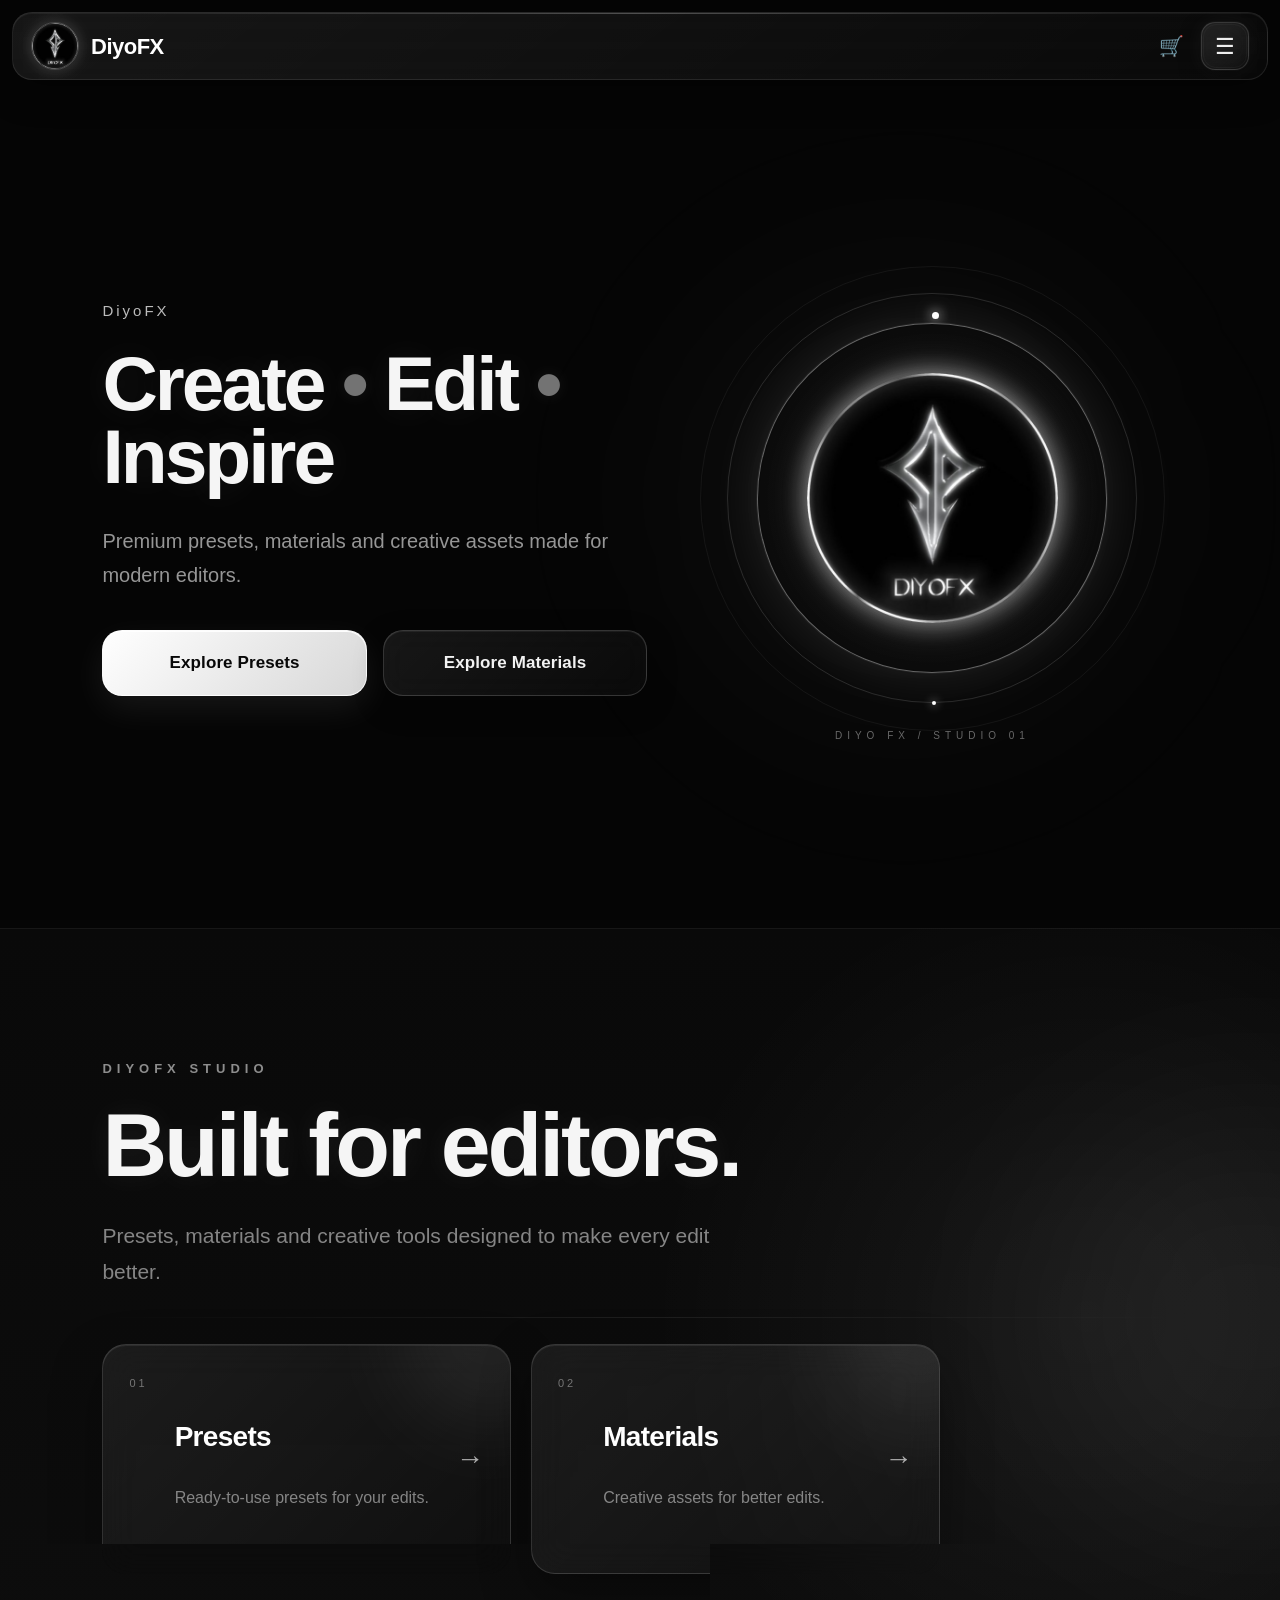
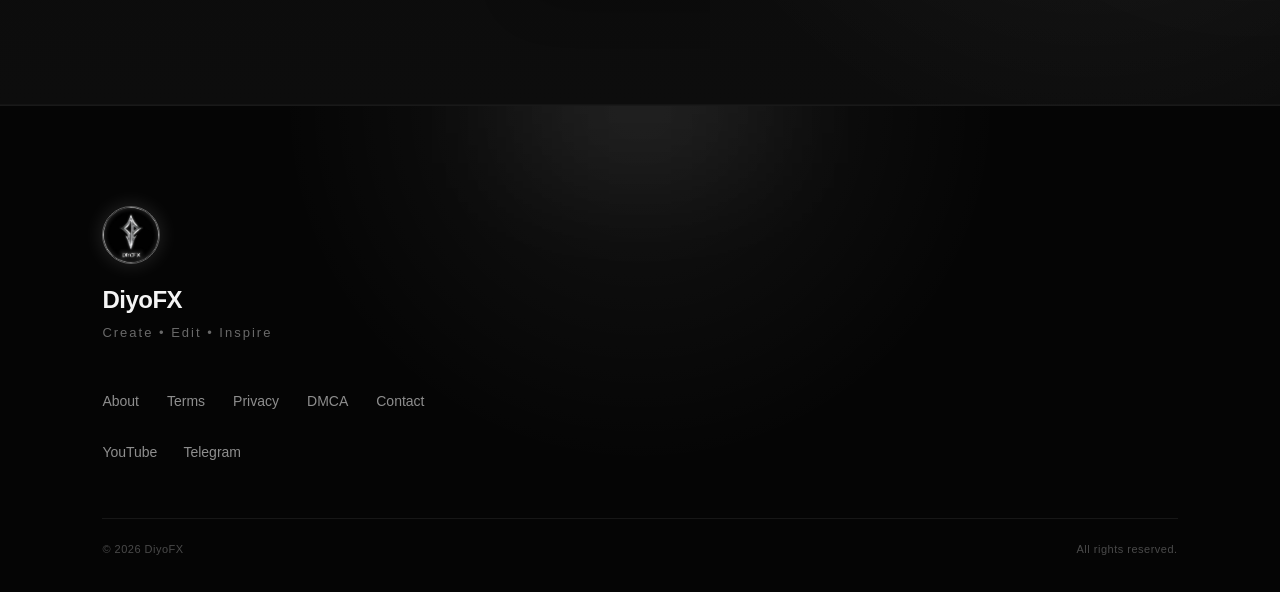
==== index.html @ f6d7a7ae "Update index.html" ====
<!DOCTYPE html>
<html lang="en">

<head>

    <meta charset="UTF-8">

    <meta name="viewport"
          content="width=device-width, initial-scale=1.0">

    <title>DiyoFX</title>

    <link rel="stylesheet" href="style.css">
<!-- Google tag (gtag.js) -->
<script async src="https://www.googletagmanager.com/gtag/js?id=G-Q6QJ0FJ2CD"></script>
<script>
  window.dataLayer = window.dataLayer || [];
  function gtag(){dataLayer.push(arguments);}
  gtag('js', new Date());

  gtag('config', 'G-Q6QJ0FJ2CD');
</script>
</head>


<body>

<!-- =========================
     DIYOFX LOADER
========================= -->

<div class="diyofx-loader" id="diyofx-loader">

    <div class="loader-ring loader-ring-outer"></div>

    <div class="loader-ring loader-ring-inner"></div>

    <div class="loader-center">

        <div class="loader-symbol">
            ◇
        </div>

        <div class="loader-brand">
            DIYO<span>FX</span>
        </div>

    </div>


    <div class="loader-bottom">

        <div class="loader-status">

            <span id="loader-status">
                INITIALIZING
            </span>

            <span id="loader-percent">
                0%
            </span>

        </div>


        <div class="loader-line">

            <div
                class="loader-progress"
                id="loader-progress"
            ></div>

        </div>


        <div class="loader-subtitle">
            EDIT SYSTEM / ONLINE
        </div>

    </div>

</div>

    <!-- =========================
         HEADER
    ========================== -->

    <header class="header">

        <!-- Logo / Brand -->

        <a href="index.html" class="brand">

            <img
                src="favicon.png"
                alt="DiyoFX Logo"
            >

            <span>DiyoFX</span>

        </a>


        <!-- Header Actions -->

        <div class="header-actions">

            <button
                class="cart-btn"
                aria-label="Cart"
            >
                🛒
            </button>


            <button
                class="menu-btn"
                aria-label="Menu"
            >
                ☰
            </button>

        </div>

    </header>
    <!-- =========================
     HERO
========================== -->

<section class="hero">

    <div class="hero-bg-glow"></div>

    <div class="hero-content">

        <span class="hero-brand">DiyoFX</span>

        <h1>
            Create <span>•</span> Edit <span>•</span> Inspire
        </h1>

        <p>
            Premium presets, materials and creative assets
            made for modern editors.
        </p>

        <div class="hero-actions">

    <a href="preset.html" class="primary-btn">
        Explore Presets
    </a>

    <a href="material.html" class="secondary-btn">
        Explore Materials
    </a>

</div>

    </div>


    <!-- HERO BRAND VISUAL -->

    <div class="hero-visual">

        <div class="hero-orbit"></div>

        <div class="hero-orbit hero-orbit-small"></div>

        <div class="hero-logo-glow"></div>

        <div class="hero-logo">

            <img src="favicon.png" alt="DiyoFX">

            <div class="logo-shine"></div>

        </div>

        <span class="hero-code">
            DIYO FX / STUDIO 01
        </span>

    </div>

</section>

<!-- =========================
     STUDIO
========================== -->

<section class="studio">

    <div class="studio-content">

        <span class="studio-label">
            DIYOFX STUDIO
        </span>

        <h2>
            Built for editors.
        </h2>

        <p>
            Presets, materials and creative tools
            designed to make every edit better.
        </p>
        <div class="studio-cards">

    <a href="preset.html" class="studio-card">

        <span class="card-number">01</span>

        <div class="card-info">
            <h3>Presets</h3>

            <p>
                Ready-to-use presets
                for your edits.
            </p>
        </div>

        <span class="card-arrow">→</span>

    </a>


    <a href="material.html" class="studio-card">

        <span class="card-number">02</span>

        <div class="card-info">
            <h3>Materials</h3>

            <p>
                Creative assets
                for better edits.
            </p>
        </div>

        <span class="card-arrow">→</span>

    </a>

</div>
    </div>

</section>
<!-- =========================
     FOOTER
========================== -->

<footer class="footer">

    <div class="footer-brand">

        <img
            src="favicon.png"
            alt="DiyoFX Logo"
        >

        <h3>DiyoFX</h3>

        <p>
            Create • Edit • Inspire
        </p>

    </div>


    <nav class="footer-links" aria-label="Footer">

        <a href="about.html">
            About
        </a>

        <a href="terms.html">
            Terms
        </a>

        <a href="privacy.html">
            Privacy
        </a>

        <a href="dmca.html">
            DMCA
        </a>

        <a href="contact.html">
            Contact
        </a>

    </nav>


    <div class="footer-socials">

        <a
            href="#"
            target="_blank"
            rel="noopener noreferrer"
            aria-label="YouTube"
        >
            YouTube
        </a>

        <a
            href="#"
            target="_blank"
            rel="noopener noreferrer"
            aria-label="Telegram"
        >
            Telegram
        </a>

    </div>


    <div class="footer-bottom">

        <span>
            © 2026 DiyoFX
        </span>

        <span>
            All rights reserved.
        </span>

    </div>

</footer>

<script src="loader.js"></script>
</body>

</html>
---- style.css ----
/* =========================================================
   DIYOFX — PREMIUM RESPONSIVE SYSTEM
   Black / Silver / White
========================================================= */


/* =========================================================
   RESET
========================================================= */

* {
    margin: 0;
    padding: 0;
    box-sizing: border-box;
}

html {
    scroll-behavior: smooth;
}

body {
    min-height: 100vh;

    font-family:
        Arial,
        Helvetica,
        sans-serif;

    background: #050505;
    color: #f5f5f5;

    line-height: 1.5;

    overflow-x: hidden;

    -webkit-font-smoothing: antialiased;
    -webkit-tap-highlight-color: transparent;
}

a {
    color: inherit;
    text-decoration: none;
}

button {
    font: inherit;
}

img {
    display: block;
    max-width: 100%;
}


/* =========================================================
   HEADER
========================================================= */

.header {
    position: sticky;
    top: 12px;
    z-index: 1000;

    width: calc(100% - 24px);
    height: 68px;

    margin: 0 12px;

    display: flex;
    align-items: center;
    justify-content: space-between;

    padding: 0 18px;

    background:
        linear-gradient(
            145deg,
            rgba(255,255,255,.075),
            rgba(255,255,255,.025)
        );

    border: 1px solid rgba(255,255,255,.09);
    border-radius: 20px;

    backdrop-filter: blur(22px);
    -webkit-backdrop-filter: blur(22px);

    box-shadow:
        0 10px 35px rgba(0,0,0,.35),
        inset 0 1px 0 rgba(255,255,255,.055);

    overflow: hidden;
}

.header::before {
    content: "";

    position: absolute;
    top: 0;
    left: 10%;
    right: 10%;

    height: 1px;

    background:
        linear-gradient(
            90deg,
            transparent,
            rgba(255,255,255,.22),
            transparent
        );

    pointer-events: none;
}


/* =========================================================
   BRAND
========================================================= */

.brand {
    position: relative;
    z-index: 2;

    display: flex;
    align-items: center;

    gap: 12px;

    color: #fff;

    font-size: 22px;
    font-weight: 700;

    letter-spacing: -0.5px;
}

.brand img {
    width: 48px;
    height: 48px;

    object-fit: cover;

    border-radius: 50%;

    border: 1px solid rgba(255,255,255,.22);

    box-shadow:
        0 0 14px rgba(255,255,255,.15),
        0 0 30px rgba(255,255,255,.06);

    transition:
        transform .35s ease,
        box-shadow .35s ease;
}

.brand:hover img {
    transform: scale(1.05);

    box-shadow:
        0 0 18px rgba(255,255,255,.28),
        0 0 35px rgba(255,255,255,.10);
}

/* =========================================================
   HEADER ACTIONS
========================================================= */

.header-actions {
    position: relative;
    z-index: 2;

    display: flex;
    align-items: center;

    gap: 8px;
}


/* =========================================================
   CART
========================================================= */

.cart-btn {
    width: 44px;
    height: 44px;

    display: flex;
    align-items: center;
    justify-content: center;

    border: 1px solid transparent;
    border-radius: 13px;

    background: transparent;

    color: #bfc0c2;

    cursor: pointer;

    font-size: 20px;

    transition:
        background .3s ease,
        border-color .3s ease,
        color .3s ease,
        transform .25s ease,
        box-shadow .3s ease;
}

.cart-btn:hover {
    color: #fff;

    background: rgba(255,255,255,.06);

    border-color: rgba(255,255,255,.12);

    box-shadow:
        0 0 20px rgba(255,255,255,.06);
}

.cart-btn:active {
    transform: scale(.92);
}


/* =========================================================
   MENU
========================================================= */

.menu-btn {
    position: relative;

    width: 48px;
    height: 48px;

    display: flex;
    align-items: center;
    justify-content: center;

    border: 1px solid rgba(255,255,255,.14);
    border-radius: 14px;

    background:
        linear-gradient(
            145deg,
            rgba(255,255,255,.085),
            rgba(255,255,255,.025)
        );

    color: #eeeeee;

    cursor: pointer;

    font-size: 22px;

    box-shadow:
        0 0 0 1px rgba(255,255,255,.025),
        0 7px 22px rgba(0,0,0,.35),
        0 0 22px rgba(255,255,255,.055);

    backdrop-filter: blur(12px);
    -webkit-backdrop-filter: blur(12px);

    transition:
        transform .3s ease,
        background .3s ease,
        border-color .3s ease,
        box-shadow .3s ease;
}

.menu-btn::before {
    content: "";

    position: absolute;
    inset: 1px;

    border-radius: 13px;

    border: 1px solid rgba(255,255,255,.035);

    pointer-events: none;
}

.menu-btn:hover {
    transform: translateY(-2px);

    border-color: rgba(255,255,255,.28);

    background:
        linear-gradient(
            145deg,
            rgba(255,255,255,.13),
            rgba(255,255,255,.045)
        );

    box-shadow:
        0 10px 28px rgba(0,0,0,.42),
        0 0 28px rgba(255,255,255,.12);
}

.menu-btn:active {
    transform: scale(.93);
}

/* =========================================================
   HERO
========================================================= */

.hero {
    position: relative;

    min-height: 860px;

    display: grid;

    grid-template-columns:
        minmax(0, 1fr)
        minmax(480px, .9fr);

    align-items: center;

    gap: 40px;

    padding:
        90px
        clamp(40px, 8vw, 120px);

    overflow: hidden;
}


/* =========================================================
   HERO BACKGROUND GLOW
========================================================= */

.hero-bg-glow {
    position: absolute;

    width: 620px;
    height: 620px;

    right: 5%;
    top: 50%;

    transform: translateY(-50%);

    border-radius: 50%;

    background:
        radial-gradient(
            circle,
            rgba(255,255,255,.075),
            rgba(255,255,255,.025) 40%,
            transparent 72%
        );

    filter: blur(90px);

    pointer-events: none;

    animation:
        heroGlow 7s ease-in-out infinite;
}

@keyframes heroGlow {

    0%,
    100% {
        transform:
            translateY(-50%)
            scale(1);

        opacity: .55;
    }

    50% {
        transform:
            translateY(-50%)
            scale(1.1);

        opacity: .85;
    }
}


/* =========================================================
   HERO CONTENT
========================================================= */

.hero-content {
    position: relative;

    z-index: 5;

    max-width: 650px;
}

.hero-brand {
    display: block;

    margin-bottom: 24px;

    color: #bcbcbc;

    font-size: 15px;
    font-weight: 500;

    letter-spacing: 3px;

    text-shadow:
        0 0 20px rgba(255,255,255,.12);
}


/* =========================================================
   HERO TITLE
========================================================= */

.hero h1 {
    margin: 0;

    color: #f5f5f5;

    font-size:
        clamp(
            58px,
            6vw,
            94px
        );

    font-weight: 700;

    line-height: .96;

    letter-spacing: -3px;

    text-shadow:
        0 0 35px rgba(255,255,255,.08);
}

.hero h1 span {
    color: #737373;

    text-shadow:
        0 0 18px rgba(255,255,255,.08);
}


/* =========================================================
   HERO DESCRIPTION
========================================================= */

.hero p {
    max-width: 600px;

    margin-top: 30px;

    color: #969696;

    font-size: 20px;

    line-height: 1.7;

    font-weight: 400;
}


/* =========================================================
   HERO BUTTONS
========================================================= */

.hero-actions {
    display: flex;

    gap: 16px;

    width: 100%;
    max-width: 650px;

    margin-top: 38px;
}

.hero-actions a {
    flex: 1;

    min-height: 66px;

    display: flex;
    align-items: center;
    justify-content: center;

    padding: 0 26px;

    border-radius: 20px;

    font-size: 17px;
    font-weight: 700;

    letter-spacing: .1px;

    transition:
        transform .3s ease,
        box-shadow .3s ease,
        background .3s ease,
        border-color .3s ease;
}

/* PRIMARY */

.primary-btn {
    color: #080808;

    background:
        linear-gradient(
            135deg,
            #ffffff,
            #d7d7d7
        );

    border: 1px solid rgba(255,255,255,.85);

    box-shadow:
        0 12px 35px rgba(255,255,255,.08),
        inset 0 1px 0 rgba(255,255,255,.95);
}

.primary-btn:hover {
    transform: translateY(-4px);

    box-shadow:
        0 18px 45px rgba(255,255,255,.15),
        0 0 30px rgba(255,255,255,.08);
}


/* SECONDARY */

.secondary-btn {
    color: #f2f2f2;

    background:
        linear-gradient(
            135deg,
            rgba(255,255,255,.075),
            rgba(255,255,255,.025)
        );

    border: 1px solid rgba(255,255,255,.16);

    backdrop-filter: blur(14px);
    -webkit-backdrop-filter: blur(14px);

    box-shadow:
        0 10px 30px rgba(0,0,0,.25),
        inset 0 1px 0 rgba(255,255,255,.06);
}

.secondary-btn:hover {
    transform: translateY(-4px);

    border-color:
        rgba(255,255,255,.32);

    background:
        linear-gradient(
            135deg,
            rgba(255,255,255,.11),
            rgba(255,255,255,.04)
        );

    box-shadow:
        0 15px 40px rgba(255,255,255,.07);
}

.hero-actions a:active {
    transform: scale(.98);
}


/* =========================================================
   HERO VISUAL
========================================================= */

.hero-visual {
    position: relative;

    min-height: 560px;

    display: flex;
    align-items: center;
    justify-content: center;

    z-index: 3;
}

/* =========================================================
   LOGO GLOW
========================================================= */

.hero-logo-glow {
    position: absolute;

    width: 360px;
    height: 360px;

    border-radius: 50%;

    background:
        radial-gradient(
            circle,
            rgba(255,255,255,.18),
            rgba(255,255,255,.04) 42%,
            transparent 70%
        );

    filter: blur(35px);

    animation:
        logoGlow 5s ease-in-out infinite;

    pointer-events: none;
}

@keyframes logoGlow {

    0%,
    100% {
        transform: scale(.96);
        opacity: .55;
    }

    50% {
        transform: scale(1.08);
        opacity: .85;
    }
}


/* =========================================================
   MAIN HERO LOGO
========================================================= */

.hero-logo {
    position: relative;

    width: 350px;
    height: 350px;

    display: flex;
    align-items: center;
    justify-content: center;

    border-radius: 50%;

    overflow: hidden;

    background:
        radial-gradient(
            circle,
            #151515 0%,
            #050505 68%
        );

    border:
        1px solid rgba(255,255,255,.38);

    box-shadow:
        0 0 0 1px rgba(255,255,255,.05),
        0 0 55px rgba(255,255,255,.10),
        inset 0 0 55px rgba(255,255,255,.035);

    animation:
        logoFloat 5s ease-in-out infinite;
}

.hero-logo img {
    width: 72%;
    height: 72%;

    object-fit: contain;

    filter:
        drop-shadow(0 0 12px rgba(255,255,255,.55))
        drop-shadow(0 0 35px rgba(255,255,255,.18));
}


/* =========================================================
   LOGO SHINE
========================================================= */

.logo-shine {
    position: absolute;

    top: -30%;
    left: -80%;

    width: 45%;
    height: 160%;

    background:
        linear-gradient(
            90deg,
            transparent,
            rgba(255,255,255,.3),
            transparent
        );

    transform: rotate(25deg);

    animation:
        logoShine 5s ease-in-out infinite;

    pointer-events: none;
}

@keyframes logoShine {

    0% {
        left: -80%;
    }

    45%,
    100% {
        left: 140%;
    }
}

/* =========================================================
   ORBIT RINGS
========================================================= */

.hero-orbit {
    position: absolute;

    width: 410px;
    height: 410px;

    border-radius: 50%;

    border:
        1px solid rgba(255,255,255,.13);

    animation:
        orbitRotate 18s linear infinite;
}

.hero-orbit::before {
    content: "";

    position: absolute;

    width: 7px;
    height: 7px;

    top: 18px;
    left: 50%;

    border-radius: 50%;

    background: #fff;

    box-shadow:
        0 0 12px #fff,
        0 0 25px rgba(255,255,255,.55);
}

.hero-orbit-small {
    width: 465px;
    height: 465px;

    border-color:
        rgba(255,255,255,.055);

    animation:
        orbitRotate 25s linear infinite reverse;
}

.hero-orbit-small::before {
    width: 4px;
    height: 4px;

    top: auto;
    bottom: 25px;

    box-shadow:
        0 0 10px #fff;
}

@keyframes orbitRotate {

    from {
        transform: rotate(0deg);
    }

    to {
        transform: rotate(360deg);
    }
}

@keyframes logoFloat {

    0%,
    100% {
        transform: translateY(0);
    }

    50% {
        transform: translateY(-10px);
    }
}


/* =========================================================
   HERO CODE
========================================================= */

.hero-code {
    position: absolute;

    bottom: 35px;

    color: #686868;

    font-size: 10px;
    font-weight: 500;

    letter-spacing: 5px;
}


/* =========================================================
   STUDIO
========================================================= */

.studio {
    position: relative;

    min-height: 600px;

    display: flex;
    align-items: center;

    padding:
        130px
        clamp(38px, 8vw, 120px);

    overflow: hidden;

    background:
        radial-gradient(
            circle at 85% 50%,
            rgba(255,255,255,.055),
            transparent 38%
        ),
        linear-gradient(
            180deg,
            #090909,
            #0d0d0d
        );

    border-top:
        1px solid rgba(255,255,255,.045);

    border-bottom:
        1px solid rgba(255,255,255,.045);
}

.studio::before {
    content: "";

    position: absolute;

    width: 420px;
    height: 420px;

    right: -180px;
    top: 50%;

    transform: translateY(-50%);

    border-radius: 50%;

    background:
        rgba(255,255,255,.055);

    filter: blur(110px);

    pointer-events: none;
}

.studio::after {
    content: "";

    position: absolute;

    left: 8%;
    right: 8%;

    top: 50%;

    height: 1px;

    background:
        linear-gradient(
            90deg,
            transparent,
            rgba(255,255,255,.08),
            transparent
        );

    pointer-events: none;
}

.studio-content {
    position: relative;

    z-index: 2;

    max-width: 900px;
}

.studio-label {
    display: block;

    margin-bottom: 22px;

    color: #8d8d8d;

    font-size: 13px;
    font-weight: 600;

    letter-spacing: 5px;

    text-transform: uppercase;
}

.studio-content h2 {
    color: #f5f5f5;

    font-size:
        clamp(
            48px,
            7vw,
            92px
        );

    font-weight: 700;

    line-height: 1;

    letter-spacing: -3px;

    text-shadow:
        0 0 30px rgba(255,255,255,.07);
}

.studio-content p {
    max-width: 650px;

    margin-top: 28px;

    color: #858585;

    font-size: 21px;

    line-height: 1.7;
}


/* =========================================================
   STUDIO CARDS
========================================================= */

.studio-cards {
    margin-top: 55px;

    display: grid;

    grid-template-columns:
        repeat(2, minmax(0, 1fr));

    gap: 20px;
}

.studio-card {
    position: relative;

    min-height: 230px;

    display: flex;
    align-items: center;

    gap: 22px;

    padding: 30px 26px;

    color: #fff;

    background:
        linear-gradient(
            135deg,
            rgba(255,255,255,.07),
            rgba(255,255,255,.015)
        );

    border:
        1px solid rgba(255,255,255,.14);

    border-radius: 24px;

    backdrop-filter: blur(18px);
    -webkit-backdrop-filter: blur(18px);

    box-shadow:
        inset 0 1px 0 rgba(255,255,255,.08),
        0 20px 50px rgba(0,0,0,.35);

    overflow: hidden;

    transition:
        transform .35s ease,
        border-color .35s ease,
        box-shadow .35s ease;
}

.studio-card::before {
    content: "";

    position: absolute;

    width: 180px;
    height: 180px;

    top: -100px;
    right: -70px;

    border-radius: 50%;

    background:
        rgba(255,255,255,.08);

    filter: blur(45px);

    pointer-events: none;
}

.card-number {
    align-self: flex-start;

    color:
        rgba(255,255,255,.4);

    font-size: 11px;

    letter-spacing: 3px;
}

.card-info {
    flex: 1;
}

.card-info h3 {
    margin-bottom: 7px;

    font-size: 28px;
    font-weight: 600;

    letter-spacing: -.7px;
}

.card-info p {
    color:
        rgba(255,255,255,.48);

    font-size: 16px;

    line-height: 1.5;
}

.card-arrow {
    color:
        rgba(255,255,255,.65);

    font-size: 28px;

    transition:
        transform .35s ease,
        color .35s ease;
}

.studio-card:hover {
    transform: translateY(-5px);

    border-color:
        rgba(255,255,255,.28);

    box-shadow:
        inset 0 1px 0 rgba(255,255,255,.12),
        0 25px 60px rgba(0,0,0,.5);
}

.studio-card:hover .card-arrow {
    transform: translateX(7px);

    color: #fff;
}


/* =========================================================
   FOOTER
========================================================= */

.footer {
    position: relative;

    margin-top: 0;

    padding:
        100px
        clamp(38px, 8vw, 120px)
        35px;

    border-top:
        1px solid rgba(255,255,255,.08);

    background:
        radial-gradient(
            circle at 50% 0%,
            rgba(255,255,255,.06),
            transparent 45%
        ),
        #050505;

    overflow: hidden;
}

.footer::before {
    content: "";

    position: absolute;

    top: -80px;
    left: 50%;

    width: 260px;
    height: 140px;

    transform: translateX(-50%);

    background:
        rgba(255,255,255,.08);

    filter: blur(70px);

    pointer-events: none;
}

.footer-brand {
    position: relative;

    z-index: 1;

    display: flex;
    flex-direction: column;
    align-items: flex-start;
}

.footer-brand img {
    width: 58px;
    height: 58px;

    object-fit: cover;

    border-radius: 50%;

    border:
        1px solid rgba(255,255,255,.35);

    box-shadow:
        0 0 20px rgba(255,255,255,.14);
}

.footer-brand h3 {
    margin: 18px 0 5px;

    font-size: 24px;
    font-weight: 600;

    letter-spacing: -.5px;
}

.footer-brand p {
    color:
        rgba(255,255,255,.4);

    font-size: 13px;

    letter-spacing: 2px;
}

.footer-links {
    position: relative;

    z-index: 1;

    display: flex;
    flex-wrap: wrap;

    gap: 14px 28px;

    margin-top: 48px;
}

.footer-links a,
.footer-socials a {
    color:
        rgba(255,255,255,.55);

    font-size: 14px;

    transition:
        color .3s ease,
        transform .3s ease;
}

.footer-links a:hover,
.footer-socials a:hover {
    color: #fff;
}

.footer-socials {
    position: relative;

    z-index: 1;

    display: flex;

    gap: 26px;

    margin-top: 30px;
}

.footer-bottom {
    position: relative;

    z-index: 1;

    display: flex;
    justify-content: space-between;

    gap: 20px;

    margin-top: 55px;

    padding-top: 22px;

    border-top:
        1px solid rgba(255,255,255,.07);

    color:
        rgba(255,255,255,.28);

    font-size: 11px;

    letter-spacing: .5px;
}

/* =========================================================
   MOBILE
========================================================= */

@media (max-width: 768px) {

    /* HEADER */

    .header {
        top: 10px;

        width: calc(100% - 20px);

        height: 64px;

        margin: 0 10px;

        padding: 0 14px;

        border-radius: 18px;
    }

    .brand {
        gap: 11px;

        font-size: 21px;
    }

    .brand img {
        width: 44px;
        height: 44px;
    }

    .cart-btn {
        width: 40px;
        height: 40px;

        font-size: 18px;
    }

    .menu-btn {
        width: 44px;
        height: 44px;

        font-size: 20px;
    }


    /* HERO */

    .hero {
        min-height: auto;

        display: flex;
        flex-direction: column;

        align-items: stretch;

        gap: 25px;

        padding:
            70px
            22px
            90px;
    }

    .hero-visual {
        order: 1;

        min-height: 330px;

        width: 100%;
    }

    .hero-content {
        order: 2;

        max-width: none;

        text-align: left;
    }

    .hero-logo {
        width: 220px;
        height: 220px;
    }

    .hero-logo-glow {
        width: 270px;
        height: 270px;
    }

    .hero-orbit {
        width: 255px;
        height: 255px;
    }

    .hero-orbit-small {
        width: 290px;
        height: 290px;
    }

    .hero-code {
        bottom: 3px;

        font-size: 8px;

        letter-spacing: 3px;
    }

    .hero-brand {
        margin-bottom: 20px;

        font-size: 15px;
    }

    .hero h1 {
        font-size:
            clamp(
                43px,
                12vw,
                62px
            );

        letter-spacing: -2px;
    }

    .hero p {
        margin-top: 26px;

        font-size: 17px;

        line-height: 1.6;
    }

    .hero-actions {
        flex-direction: column;

        width: 100%;

        max-width: none;

        margin-top: 34px;

        gap: 14px;
    }

    .hero-actions a {
        width: 100%;

        min-height: 64px;

        border-radius: 20px;

        font-size: 17px;
    }


    /* STUDIO */

    .studio {
        min-height: auto;

        padding:
            90px
            38px
            100px;
    }

    .studio-label {
        margin-bottom: 20px;

        font-size: 11px;

        letter-spacing: 4px;
    }

    .studio-content h2 {
        font-size: 48px;

        letter-spacing: -2px;
    }

    .studio-content p {
        margin-top: 24px;

        font-size: 16px;

        line-height: 1.65;
    }

    .studio::after {
        left: 38px;
        right: 38px;
    }


    /* STUDIO CARDS */

    .studio-cards {
        margin-top: 45px;

        grid-template-columns: 1fr;

        gap: 16px;
    }

    .studio-card {
        min-height: 220px;

        padding: 26px 22px;

        border-radius: 22px;
    }

    .card-info h3 {
        font-size: 25px;
    }

    .card-info p {
        font-size: 15px;
    }


    /* FOOTER */

    .footer {
        padding:
            80px
            38px
            30px;
    }

    .footer-links {
        gap: 14px 24px;
    }

    .footer-bottom {
        flex-direction: column;

        gap: 8px;

        margin-top: 45px;
    }
}


/* =========================================================
   SMALL PHONES
========================================================= */

@media (max-width: 480px) {

    .hero {
        padding-left: 20px;
        padding-right: 20px;
    }

    .hero-visual {
        min-height: 285px;
    }

    .hero-logo {
        width: 205px;
        height: 205px;
    }

    .hero-logo-glow {
        width: 250px;
        height: 250px;
    }

    .hero-orbit {
        width: 240px;
        height: 240px;
    }

    .hero-orbit-small {
        width: 275px;
        height: 275px;
    }

    .hero h1 {
        font-size: 42px;
    }

    .studio {
        padding-left: 28px;
        padding-right: 28px;
    }

    .studio-content h2 {
        font-size: 43px;
    }

    .footer {
        padding-left: 28px;
        padding-right: 28px;
    }
}


/* =========================================================
   REDUCE MOTION
========================================================= */

@media (prefers-reduced-motion: reduce) {

    *,
    *::before,
    *::after {
        animation-duration: .01ms !important;
        animation-iteration-count: 1 !important;

        scroll-behavior: auto !important;

        transition-duration: .01ms !important;
    }
}
/* =========================
   PRESETS PAGE
========================= */

.presets-page {
    width: min(1180px, calc(100% - 40px));
    margin: 0 auto;
    padding: 110px 0 120px;
}

.presets-header {
    max-width: 700px;
    margin-bottom: 55px;
}

.presets-label {
    display: block;
    margin-bottom: 16px;

    color: #8f8f8f;
    font-size: 12px;
    font-weight: 600;
    letter-spacing: 6px;
}

.presets-header h1 {
    margin: 0;

    color: #f5f5f5;
    font-size: clamp(48px, 7vw, 82px);
    line-height: .95;
    letter-spacing: -3px;
}

.presets-header p {
    margin: 24px 0 0;

    color: #858585;
    font-size: 18px;
    line-height: 1.7;
}


/* =========================
   PRESET GRID
========================= */

.preset-grid {
    display: grid;
    grid-template-columns: repeat(2, minmax(0, 1fr));
    gap: 28px;
}


/* =========================
   PRESET CARD
========================= */

.preset-card {
    position: relative;
    display: block;

    overflow: hidden;

    text-decoration: none;

    background:
        radial-gradient(
            circle at 75% 20%,
            rgba(145, 145, 145, .12),
            transparent 42%
        ),
        linear-gradient(
            145deg,
            rgba(255,255,255,.065),
            rgba(255,255,255,.018)
        );

    border: 1px solid rgba(255,255,255,.10);
    border-radius: 28px;

    box-shadow:
        inset 0 1px 0 rgba(255,255,255,.06),
        0 20px 70px rgba(0,0,0,.35);

    transition:
        transform .35s ease,
        border-color .35s ease,
        box-shadow .35s ease;
}


/* subtle glow */

.preset-card::after {
    content: "";
    position: absolute;
    inset: auto -20% -45% -20%;

    height: 220px;

    background: radial-gradient(
        ellipse,
        rgba(255,255,255,.10),
        transparent 65%
    );

    pointer-events: none;
}


/* =========================
   THUMBNAIL
========================= */

.preset-thumbnail {
    position: relative;

    width: 100%;
    aspect-ratio: 16 / 9;

    overflow: hidden;

    background: #090909;
}

.preset-thumbnail::after {
    content: "";

    position: absolute;
    inset: 0;

    background:
        linear-gradient(
            to top,
            rgba(0,0,0,.55),
            transparent 55%
        );

    pointer-events: none;
}

.preset-thumbnail img {
    width: 100%;
    height: 100%;

    display: block;

    object-fit: cover;

    transition:
        transform .6s cubic-bezier(.2,.7,.2,1),
        filter .6s ease;
}


/* =========================
   CARD INFO
========================= */

.preset-card-info {
    position: relative;
    z-index: 2;

    padding: 28px 30px 32px;
}

.preset-card-info > span {
    display: block;

    margin-bottom: 12px;

    color: #777;

    font-size: 11px;
    font-weight: 600;
    letter-spacing: 4px;
}

.preset-card-info h2 {
    margin: 0;

    color: #f4f4f4;

    font-size: clamp(25px, 3vw, 34px);
    line-height: 1.05;
    letter-spacing: -1px;
}

.preset-card-info p {
    margin: 14px 0 22px;

    max-width: 420px;

    color: #888;

    font-size: 15px;
    line-height: 1.6;
}

.preset-card-info strong {
    display: inline-flex;
    align-items: center;
    gap: 10px;

    color: #e8e8e8;

    font-size: 14px;
    font-weight: 600;

    transition:
        gap .3s ease,
        color .3s ease;
}


/* =========================
   HOVER
========================= */

.preset-card:hover {
    transform: translateY(-7px);

    border-color: rgba(255,255,255,.22);

    box-shadow:
        inset 0 1px 0 rgba(255,255,255,.09),
        0 28px 90px rgba(0,0,0,.55),
        0 0 45px rgba(255,255,255,.035);
}

.preset-card:hover .preset-thumbnail img {
    transform: scale(1.045);

    filter: brightness(1.08);
}

.preset-card:hover .preset-card-info strong {
    gap: 16px;
    color: #fff;
}


/* =========================
   MOBILE
========================= */

@media (max-width: 700px) {

    .presets-page {
        width: min(100% - 32px, 560px);

        padding: 95px 0 90px;
    }

    .presets-header {
        margin-bottom: 35px;
    }

    .presets-label {
        font-size: 10px;
        letter-spacing: 4px;
    }

    .presets-header h1 {
        font-size: 52px;
        letter-spacing: -2px;
    }

    .presets-header p {
        font-size: 16px;
        line-height: 1.55;
    }

    .preset-grid {
        grid-template-columns: 1fr;
        gap: 20px;
    }

    .preset-card {
        border-radius: 24px;
    }

    .preset-card-info {
        padding: 23px 22px 26px;
    }

    .preset-card-info h2 {
        font-size: 27px;
    }

    .preset-card-info p {
        font-size: 14px;
    }

}


/* =========================
   TOUCH DEVICES
========================= */

@media (hover: none) {

    .preset-card:active {
        transform: scale(.985);

        border-color: rgba(255,255,255,.20);
    }

    .preset-card:active .preset-thumbnail img {
        transform: scale(1.025);
    }

}

/* =========================
   CARD DETAIL PAGE
========================= */

.card-page {
    width: min(900px, calc(100% - 40px));
    margin: 0 auto;
    padding: 90px 0 120px;
}


/* BACK */

.card-back {
    display: inline-flex;
    align-items: center;
    gap: 10px;

    margin-bottom: 28px;

    color: #888;
    text-decoration: none;

    font-size: 14px;
    font-weight: 500;

    transition: color .25s ease, gap .25s ease;
}

.card-back:hover {
    color: #fff;
    gap: 14px;
}


/* PREVIEW */

.card-preview {
    position: relative;

    width: 100%;
    aspect-ratio: 16 / 9;

    overflow: hidden;

    background: #090909;

    border: 1px solid rgba(255,255,255,.10);
    border-radius: 30px;

    box-shadow:
        0 25px 80px rgba(0,0,0,.45),
        0 0 60px rgba(255,255,255,.025);
}

.card-preview::after {
    content: "";

    position: absolute;
    inset: 0;

    background:
        linear-gradient(
            180deg,
            transparent 50%,
            rgba(0,0,0,.45)
        );

    pointer-events: none;
}

.card-preview img {
    width: 100%;
    height: 100%;

    display: block;

    object-fit: cover;
}


/* INFO */

.card-info {
    padding: 38px 5px 30px;
}

.card-label {
    display: block;

    margin-bottom: 14px;

    color: #777;

    font-size: 11px;
    font-weight: 600;
    letter-spacing: 5px;
}

.card-info h1 {
    margin: 0;

    color: #f5f5f5;

    font-size: clamp(40px, 7vw, 72px);
    line-height: .95;

    letter-spacing: -3px;
}

.card-description {
    max-width: 620px;

    margin: 22px 0 0;

    color: #888;

    font-size: 17px;
    line-height: 1.7;
}


/* ACTIONS */

.card-actions {
    display: flex;
    flex-direction: column;
    gap: 12px;

    margin-top: 15px;
}

.detail-btn {
    position: relative;

    display: flex;
    align-items: center;
    gap: 16px;

    width: 100%;
    min-height: 68px;

    padding: 0 22px;

    color: #ededed;
    text-decoration: none;

    background:
        linear-gradient(
            135deg,
            rgba(255,255,255,.065),
            rgba(255,255,255,.018)
        );

    border: 1px solid rgba(255,255,255,.10);
    border-radius: 18px;

    font-size: 15px;
    font-weight: 600;

    box-shadow:
        inset 0 1px 0 rgba(255,255,255,.05);

    cursor: pointer;

    transition:
        transform .25s ease,
        border-color .25s ease,
        background .25s ease,
        box-shadow .25s ease;
}

.detail-btn:hover {
    transform: translateY(-2px);

    border-color: rgba(255,255,255,.22);

    background:
        linear-gradient(
            135deg,
            rgba(255,255,255,.09),
            rgba(255,255,255,.025)
        );

    box-shadow:
        0 12px 35px rgba(0,0,0,.3),
        0 0 30px rgba(255,255,255,.025);
}

.detail-icon {
    display: grid;
    place-items: center;

    width: 38px;
    height: 38px;

    flex-shrink: 0;

    color: #ddd;

    background: rgba(255,255,255,.055);

    border: 1px solid rgba(255,255,255,.08);
    border-radius: 11px;

    font-size: 13px;
}


/* MATERIALS */

.card-materials {
    position: relative;

    margin-top: 85px;
    padding-top: 42px;
}

.materials-line {
    width: 100%;
    height: 1px;

    margin-bottom: 42px;

    background:
        linear-gradient(
            90deg,
            transparent,
            rgba(255,255,255,.13),
            transparent
        );
}

.materials-label {
    display: block;

    margin-bottom: 13px;

    color: #777;

    font-size: 10px;
    font-weight: 600;
    letter-spacing: 4px;
}

.card-materials h2 {
    margin: 0;

    color: #f3f3f3;

    font-size: clamp(30px, 5vw, 48px);
    letter-spacing: -1.5px;
}

.card-materials p {
    max-width: 560px;

    margin: 15px 0 25px;

    color: #858585;

    font-size: 15px;
    line-height: 1.65;
}

.materials-btn {
    display: inline-flex;
    align-items: center;
    justify-content: center;

    min-height: 52px;

    padding: 0 22px;

    color: #111;

    background: #f0f0f0;

    border: 1px solid rgba(255,255,255,.5);
    border-radius: 14px;

    text-decoration: none;

    font-size: 14px;
    font-weight: 700;

    box-shadow:
        0 10px 35px rgba(255,255,255,.07);

    transition:
        transform .25s ease,
        box-shadow .25s ease;
}

.materials-btn:hover {
    transform: translateY(-3px);

    box-shadow:
        0 15px 45px rgba(255,255,255,.13);
}


/* =========================
   QR MODAL
========================= */

.qr-modal {
    position: fixed;

    inset: 0;

    z-index: 999;

    display: flex;
    align-items: center;
    justify-content: center;

    padding: 20px;

    background: rgba(0,0,0,.72);

    backdrop-filter: blur(16px);

    opacity: 0;
    visibility: hidden;

    transition:
        opacity .25s ease,
        visibility .25s ease;
}

.qr-modal.active {
    opacity: 1;
    visibility: visible;
}

.qr-modal-content {
    position: relative;

    width: min(390px, 100%);

    padding: 38px 30px;

    text-align: center;

    background:
        linear-gradient(
            145deg,
            rgba(255,255,255,.09),
            rgba(255,255,255,.025)
        );

    border: 1px solid rgba(255,255,255,.13);
    border-radius: 26px;

    box-shadow:
        0 30px 100px rgba(0,0,0,.65);
}

.qr-close {
    position: absolute;

    top: 15px;
    right: 17px;

    width: 36px;
    height: 36px;

    border: 0;
    border-radius: 50%;

    color: #aaa;

    background: rgba(255,255,255,.06);

    font-size: 22px;

    cursor: pointer;
}

.qr-label {
    display: block;

    margin-bottom: 10px;

    color: #777;

    font-size: 10px;
    font-weight: 600;
    letter-spacing: 4px;
}

.qr-modal-content h2 {
    margin: 0 0 25px;

    color: #f2f2f2;

    font-size: 27px;
}

.qr-placeholder {
    display: grid;
    place-items: center;

    width: 210px;
    height: 210px;

    margin: 0 auto 20px;

    color: #111;

    background: #f4f4f4;

    border-radius: 18px;

    font-size: 28px;
    font-weight: 800;
}

.qr-modal-content p {
    margin: 0;

    color: #777;

    font-size: 13px;
}


/* =========================
   MOBILE
========================= */

@media (max-width: 700px) {

    .card-page {
        width: min(100% - 28px, 560px);

        padding: 75px 0 85px;
    }

    .card-preview {
        border-radius: 22px;
    }

    .card-info {
        padding-top: 30px;
    }

    .card-info h1 {
        font-size: 45px;
        letter-spacing: -2px;
    }

    .card-description {
        font-size: 15px;
    }

    .detail-btn {
        min-height: 62px;

        border-radius: 16px;
    }

    .card-materials {
        margin-top: 65px;
    }

    .materials-btn {
        width: 100%;
    }

}

/* =========================
   MATERIALS PAGE
========================= */

.materials-page {
    width: min(1180px, calc(100% - 40px));
    margin: 0 auto;
    padding: 110px 0 120px;
}

.materials-header {
    max-width: 700px;
    margin-bottom: 55px;
}

.materials-label {
    display: block;
    margin-bottom: 16px;

    color: #8a8a8a;
    font-size: 12px;
    font-weight: 600;
    letter-spacing: 6px;
}

.materials-header h1 {
    margin: 0;

    color: #f5f5f5;
    font-size: clamp(48px, 7vw, 82px);
    line-height: .95;
    letter-spacing: -3px;
}

.materials-header p {
    margin: 24px 0 0;

    color: #858585;
    font-size: 18px;
    line-height: 1.7;
}


/* =========================
   MATERIALS GRID
========================= */

.materials-grid {
    display: grid;
    grid-template-columns: repeat(2, minmax(0, 1fr));
    gap: 28px;
}


/* =========================
   MATERIAL CARD
========================= */

.material-card {
    position: relative;

    display: block;

    overflow: hidden;

    text-decoration: none;

    background:
        radial-gradient(
            circle at 75% 20%,
            rgba(160,160,160,.12),
            transparent 42%
        ),
        linear-gradient(
            145deg,
            rgba(255,255,255,.065),
            rgba(255,255,255,.018)
        );

    border: 1px solid rgba(255,255,255,.10);
    border-radius: 28px;

    box-shadow:
        inset 0 1px 0 rgba(255,255,255,.06),
        0 20px 70px rgba(0,0,0,.35);

    transition:
        transform .35s ease,
        border-color .35s ease,
        box-shadow .35s ease;
}

.material-card::after {
    content: "";

    position: absolute;

    left: -20%;
    right: -20%;
    bottom: -45%;

    height: 220px;

    background: radial-gradient(
        ellipse,
        rgba(255,255,255,.10),
        transparent 65%
    );

    pointer-events: none;
}


/* =========================
   THUMBNAIL
========================= */

.material-thumbnail {
    position: relative;

    width: 100%;
    aspect-ratio: 16 / 9;

    overflow: hidden;

    background: #090909;
}

.material-thumbnail::after {
    content: "";

    position: absolute;
    inset: 0;

    background:
        linear-gradient(
            to top,
            rgba(0,0,0,.55),
            transparent 55%
        );

    pointer-events: none;
}

.material-thumbnail img {
    display: block;

    width: 100%;
    height: 100%;

    object-fit: cover;

    transition:
        transform .6s cubic-bezier(.2,.7,.2,1),
        filter .6s ease;
}


/* =========================
   CARD INFO
========================= */

.material-card-info {
    position: relative;
    z-index: 2;

    padding: 28px 30px 32px;
}

.material-card-info > span {
    display: block;

    margin-bottom: 12px;

    color: #777;

    font-size: 11px;
    font-weight: 600;
    letter-spacing: 4px;
}

.material-card-info h2 {
    margin: 0;

    color: #f4f4f4;

    font-size: clamp(25px, 3vw, 34px);
    line-height: 1.05;
    letter-spacing: -1px;
}

.material-card-info p {
    margin: 14px 0 22px;

    color: #888;

    font-size: 14px;
    line-height: 1.6;
}

.material-card-info strong {
    display: inline-flex;
    align-items: center;
    gap: 10px;

    color: #e8e8e8;

    font-size: 14px;
    font-weight: 600;

    transition:
        gap .3s ease,
        color .3s ease;
}


/* =========================
   HOVER
========================= */

.material-card:hover {
    transform: translateY(-7px);

    border-color: rgba(255,255,255,.22);

    box-shadow:
        inset 0 1px 0 rgba(255,255,255,.09),
        0 28px 90px rgba(0,0,0,.55),
        0 0 45px rgba(255,255,255,.035);
}

.material-card:hover .material-thumbnail img {
    transform: scale(1.045);

    filter: brightness(1.08);
}

.material-card:hover .material-card-info strong {
    gap: 16px;
    color: #fff;
}


/* =========================
   MOBILE
========================= */

@media (max-width: 700px) {

    .materials-page {
        width: min(100% - 32px, 560px);

        padding: 95px 0 90px;
    }

    .materials-header {
        margin-bottom: 35px;
    }

    .materials-label {
        font-size: 10px;
        letter-spacing: 4px;
    }

    .materials-header h1 {
        font-size: 52px;
        letter-spacing: -2px;
    }

    .materials-header p {
        font-size: 16px;
        line-height: 1.55;
    }

    .materials-grid {
        grid-template-columns: 1fr;
        gap: 20px;
    }

    .material-card {
        border-radius: 24px;
    }

    .material-card-info {
        padding: 23px 22px 26px;
    }

    .material-card-info h2 {
        font-size: 27px;
    }

}


/* =========================
   TOUCH
========================= */

@media (hover: none) {

    .material-card:active {
        transform: scale(.985);

        border-color: rgba(255,255,255,.20);
    }

    .material-card:active .material-thumbnail img {
        transform: scale(1.025);
    }

}
/* =========================================================
   LEGAL / ABOUT PAGES
========================================================= */

.legal-page {
    position: relative;
    min-height: 70vh;
    padding: 150px clamp(38px, 8vw, 120px) 120px;

    overflow: hidden;

    background:
        radial-gradient(
            circle at 80% 15%,
            rgba(255,255,255,.055),
            transparent 35%
        );
}


/* HERO */

.legal-hero {
    position: relative;
    z-index: 2;

    max-width: 850px;

    margin-bottom: 90px;
}

.legal-label {
    display: block;

    margin-bottom: 24px;

    color: #858585;

    font-size: 12px;
    font-weight: 600;

    letter-spacing: 5px;

    text-transform: uppercase;
}

.legal-hero h1 {
    margin: 0;

    color: #f5f5f5;

    font-size:
        clamp(
            52px,
            8vw,
            100px
        );

    font-weight: 700;

    line-height: .95;

    letter-spacing: -4px;

    text-shadow:
        0 0 35px rgba(255,255,255,.07);
}

.legal-hero h1 span {
    color: #737373;
}

.legal-hero p {
    max-width: 650px;

    margin-top: 30px;

    color: #858585;

    font-size: 20px;

    line-height: 1.7;
}


/* CONTENT */

.legal-content {
    position: relative;
    z-index: 2;

    max-width: 1000px;
}


/* BLOCK */

.legal-block {
    display: grid;

    grid-template-columns:
        80px
        minmax(0, 1fr);

    gap: 25px;

    padding: 45px 0;

    border-top:
        1px solid rgba(255,255,255,.08);
}

.legal-block:last-of-type {
    border-bottom:
        1px solid rgba(255,255,255,.08);
}

.legal-number {
    padding-top: 5px;

    color:
        rgba(255,255,255,.3);

    font-size: 11px;
    font-weight: 600;

    letter-spacing: 3px;
}

.legal-block h2 {
    margin: 0;

    color: #eeeeee;

    font-size: 28px;
    font-weight: 600;

    letter-spacing: -.7px;
}

.legal-block p {
    max-width: 700px;

    margin-top: 12px;

    color:
        rgba(255,255,255,.48);

    font-size: 16px;

    line-height: 1.7;
}


/* FINAL NOTE */

.legal-note {
    margin-top: 70px;

    padding: 35px;

    background:
        linear-gradient(
            135deg,
            rgba(255,255,255,.07),
            rgba(255,255,255,.018)
        );

    border:
        1px solid rgba(255,255,255,.12);

    border-radius: 22px;

    box-shadow:
        inset 0 1px 0 rgba(255,255,255,.06),
        0 20px 50px rgba(0,0,0,.3);

    backdrop-filter: blur(16px);
    -webkit-backdrop-filter: blur(16px);
}

.legal-note strong {
    display: block;

    color: #f5f5f5;

    font-size: 20px;
    font-weight: 600;
}

.legal-note p {
    margin-top: 6px;

    color:
        rgba(255,255,255,.4);

    font-size: 14px;
}


/* MOBILE */

@media (max-width: 768px) {

    .legal-page {
        padding:
            110px
            22px
            90px;
    }

    .legal-hero {
        margin-bottom: 60px;
    }

    .legal-label {
        margin-bottom: 20px;

        font-size: 10px;

        letter-spacing: 4px;
    }

    .legal-hero h1 {
        font-size:
            clamp(
                48px,
                14vw,
                65px
            );

        letter-spacing: -2.5px;
    }

    .legal-hero p {
        margin-top: 24px;

        font-size: 17px;

        line-height: 1.6;
    }

    .legal-block {
        grid-template-columns: 1fr;

        gap: 12px;

        padding: 35px 0;
    }

    .legal-number {
        padding: 0;

        font-size: 10px;
    }

    .legal-block h2 {
        font-size: 24px;
    }

    .legal-block p {
        font-size: 15px;

        line-height: 1.65;
    }

    .legal-note {
        margin-top: 50px;

        padding: 28px 24px;
    }

}
/* =========================================================
   CONTACT
========================================================= */

.contact-email,
.contact-link {
    display: inline-block;

    margin-top: 18px;

    color: #d8d8d8;

    font-size: 14px;
    font-weight: 600;

    transition:
        color .3s ease,
        transform .3s ease;
}

.contact-email:hover,
.contact-link:hover {
    color: #fff;

    transform: translateX(5px);
}
.detail-btn.disabled {
    opacity: 0.45;
    cursor: not-allowed;
    pointer-events: none;
}

.detail-btn.premium {
    cursor: pointer;
}
/* =========================================================
   DIYOFX — BLACK / WHITE / SILVER LOADER
========================================================= */

.diyofx-loader {

    position: fixed;

    inset: 0;

    z-index: 99999;

    display: flex;

    align-items: center;

    justify-content: center;

    overflow: hidden;

    background:
        radial-gradient(
            circle at center,
            #171717 0%,
            #090909 45%,
            #000000 100%
        );

    color: #ffffff;

    transition:
        opacity .8s ease,
        visibility .8s ease;

}


/* HIDDEN */

.diyofx-loader.hidden {

    opacity: 0;

    visibility: hidden;

    pointer-events: none;

}


/* =========================================================
   SUBTLE BACKGROUND
========================================================= */

.diyofx-loader::before {

    content: "";

    position: absolute;

    inset: 0;

    background:
        linear-gradient(
            90deg,
            transparent 49.8%,
            rgba(255,255,255,.025) 50%,
            transparent 50.2%
        );

    pointer-events: none;

}


.diyofx-loader::after {

    content: "";

    position: absolute;

    inset: 0;

    opacity: .035;

    background:
        repeating-linear-gradient(
            0deg,
            #fff 0px,
            #fff 1px,
            transparent 1px,
            transparent 5px
        );

    pointer-events: none;

}


/* =========================================================
   CENTER
========================================================= */

.loader-center {

    position: relative;

    z-index: 3;

    text-align: center;

}


/* =========================================================
   OUTER RING
========================================================= */

.loader-ring {

    position: absolute;

    left: 50%;

    top: 50%;

    border-radius: 50%;

    pointer-events: none;

    transform:
        translate(-50%, -50%);

}


.loader-ring-outer {

    width: 180px;

    height: 180px;

    border:

        1px solid
        rgba(255,255,255,.13);

    border-top-color:
        rgba(255,255,255,.8);

    animation:
        loaderRotate 4s
        linear infinite;

}


.loader-ring-inner {

    width: 125px;

    height: 125px;

    border:

        1px solid
        rgba(255,255,255,.08);

    border-bottom-color:
        rgba(255,255,255,.6);

    animation:
        loaderRotateReverse 3s
        linear infinite;

}


/* =========================================================
   SYMBOL
========================================================= */

.loader-symbol {

    font-size: 30px;

    line-height: 1;

    color: #ffffff;

    text-shadow:
        0 0 15px
        rgba(255,255,255,.25);

    animation:
        loaderSymbol 2s
        ease-in-out infinite;

}


/* =========================================================
   BRAND
========================================================= */

.loader-brand {

    margin-top: 15px;

    font-size: 25px;

    font-weight: 800;

    letter-spacing: 6px;

    color: #ffffff;

}


.loader-brand span {

    color: #a7a7a7;

}


/* =========================================================
   BOTTOM INFO
========================================================= */

.loader-bottom {

    position: absolute;

    z-index: 4;

    left: 50%;

    bottom: 70px;

    width: min(360px, 72%);

    transform:
        translateX(-50%);

}


/* STATUS */

.loader-status {

    display: flex;

    align-items: center;

    justify-content: space-between;

    margin-bottom: 9px;

    font-size: 9px;

    font-weight: 700;

    letter-spacing: 3px;

    color: #9b9b9b;

}


/* LINE */

.loader-line {

    width: 100%;

    height: 1px;

    overflow: hidden;

    background:
        rgba(255,255,255,.12);

}


/* PROGRESS */

.loader-progress {

    width: 0%;

    height: 100%;

    background:
        linear-gradient(
            90deg,
            #555,
            #fff,
            #777
        );

    box-shadow:
        0 0 8px
        rgba(255,255,255,.35);

    transition:
        width .15s linear;

}


/* SUBTITLE */

.loader-subtitle {

    margin-top: 12px;

    font-size: 8px;

    letter-spacing: 4px;

    text-align: center;

    color: #555;

}


/* =========================================================
   ANIMATIONS
========================================================= */

@keyframes loaderRotate {

    from {
        transform:
            translate(-50%, -50%)
            rotate(0deg);
    }

    to {
        transform:
            translate(-50%, -50%)
            rotate(360deg);
    }

}


@keyframes loaderRotateReverse {

    from {
        transform:
            translate(-50%, -50%)
            rotate(360deg);
    }

    to {
        transform:
            translate(-50%, -50%)
            rotate(0deg);
    }

}


@keyframes loaderSymbol {

    0%,
    100% {

        transform:
            scale(1)
            rotate(0deg);

        opacity: .75;

    }

    50% {

        transform:
            scale(1.12)
            rotate(45deg);

        opacity: 1;

    }

}
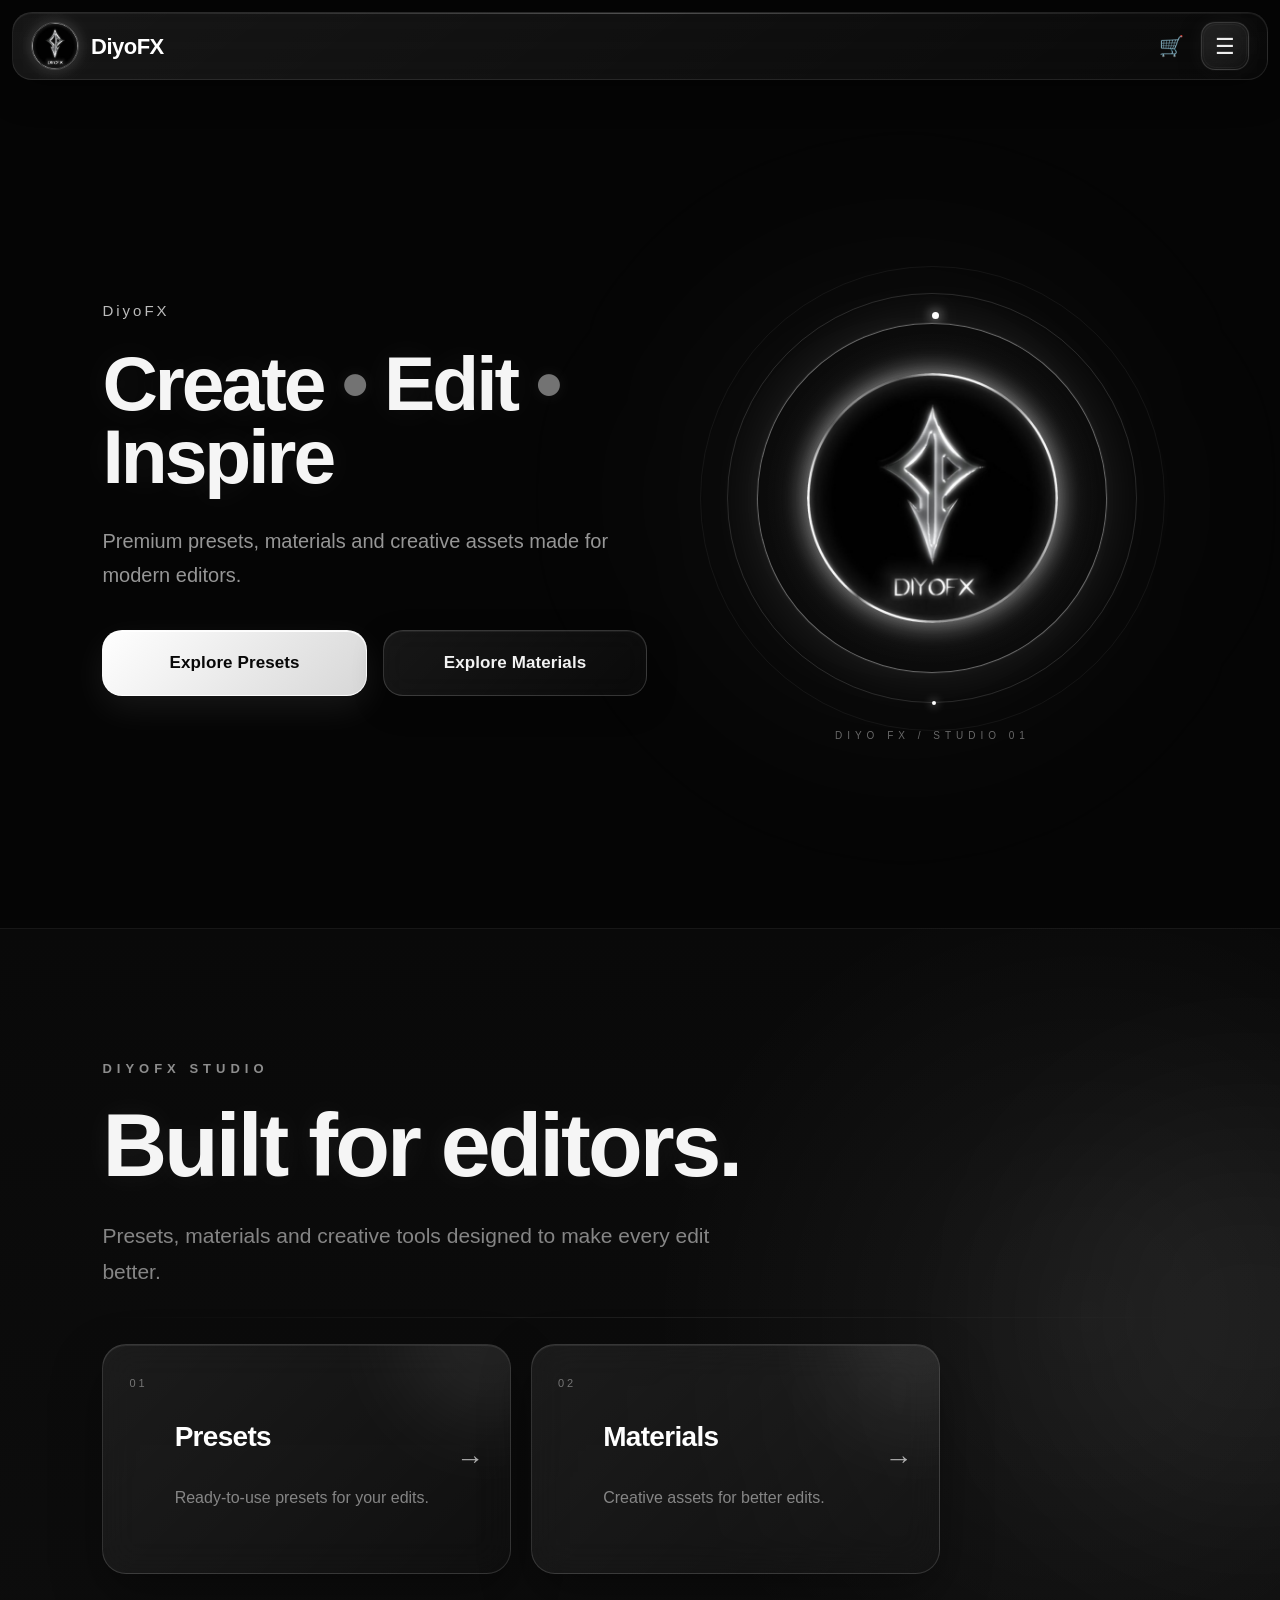
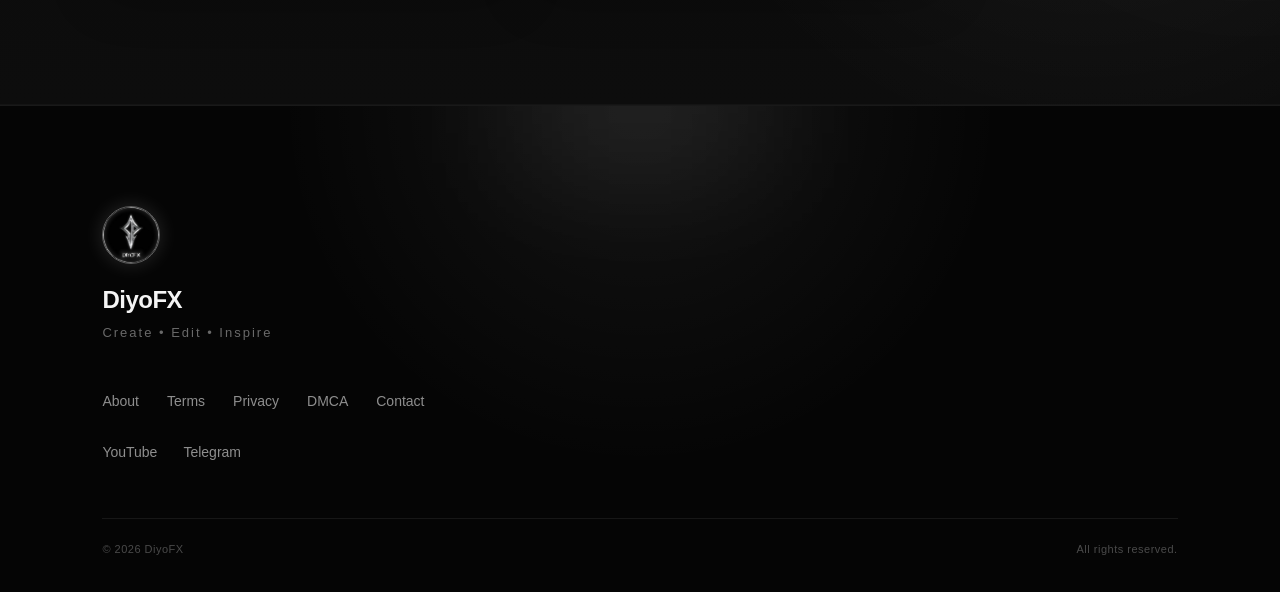
==== commit 94ea8244: "Update index.html" ====
--- a/index.html
+++ b/index.html
@@ -12,13 +12,13 @@
 
     <link rel="stylesheet" href="style.css">
 <!-- Google tag (gtag.js) -->
-<script async src="https://www.googletagmanager.com/gtag/js?id=G-Q6QJ0FJ2CD"></script>
+<script async src="https://www.googletagmanager.com/gtag/js?id=G-VDRK1R10MX"></script>
 <script>
   window.dataLayer = window.dataLayer || [];
   function gtag(){dataLayer.push(arguments);}
   gtag('js', new Date());
 
-  gtag('config', 'G-Q6QJ0FJ2CD');
+  gtag('config', 'G-VDRK1R10MX');
 </script>
 </head>
 
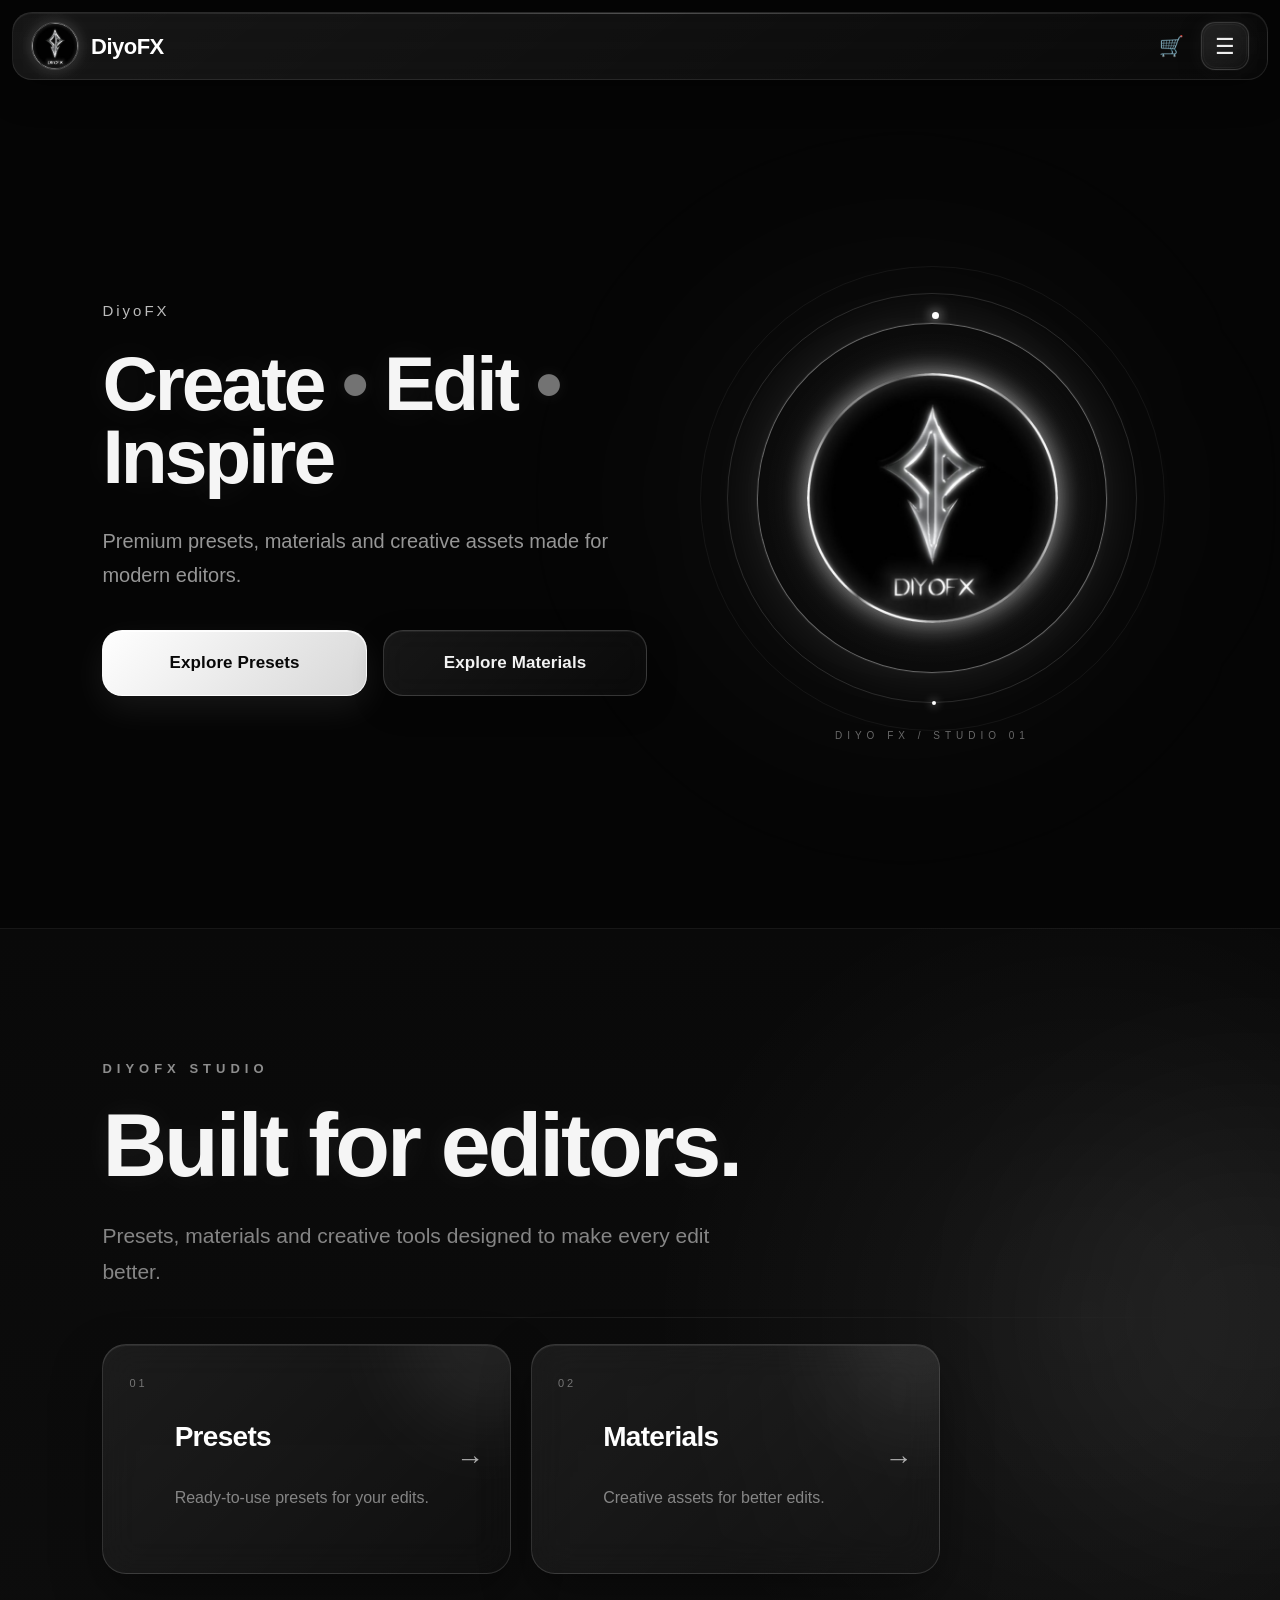
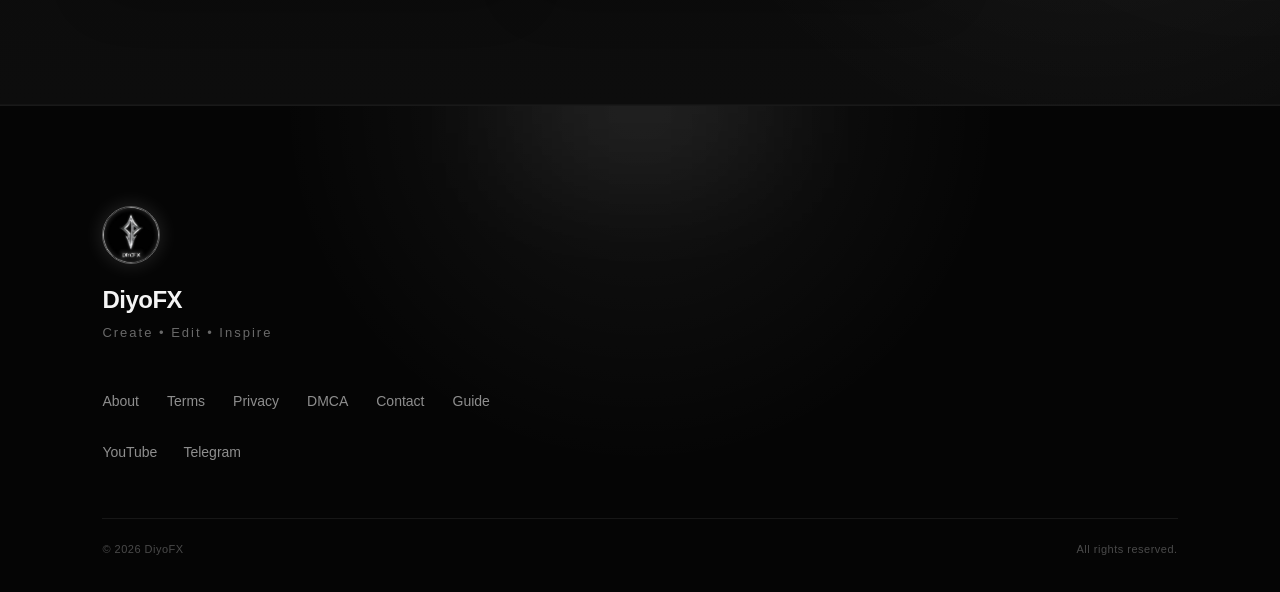
==== commit ddb03791: "Update index.html" ====
--- a/index.html
+++ b/index.html
@@ -289,6 +289,9 @@
         <a href="contact.html">
             Contact
         </a>
+        <a href="guide.html">
+    Guide
+        </a>
 
     </nav>
 
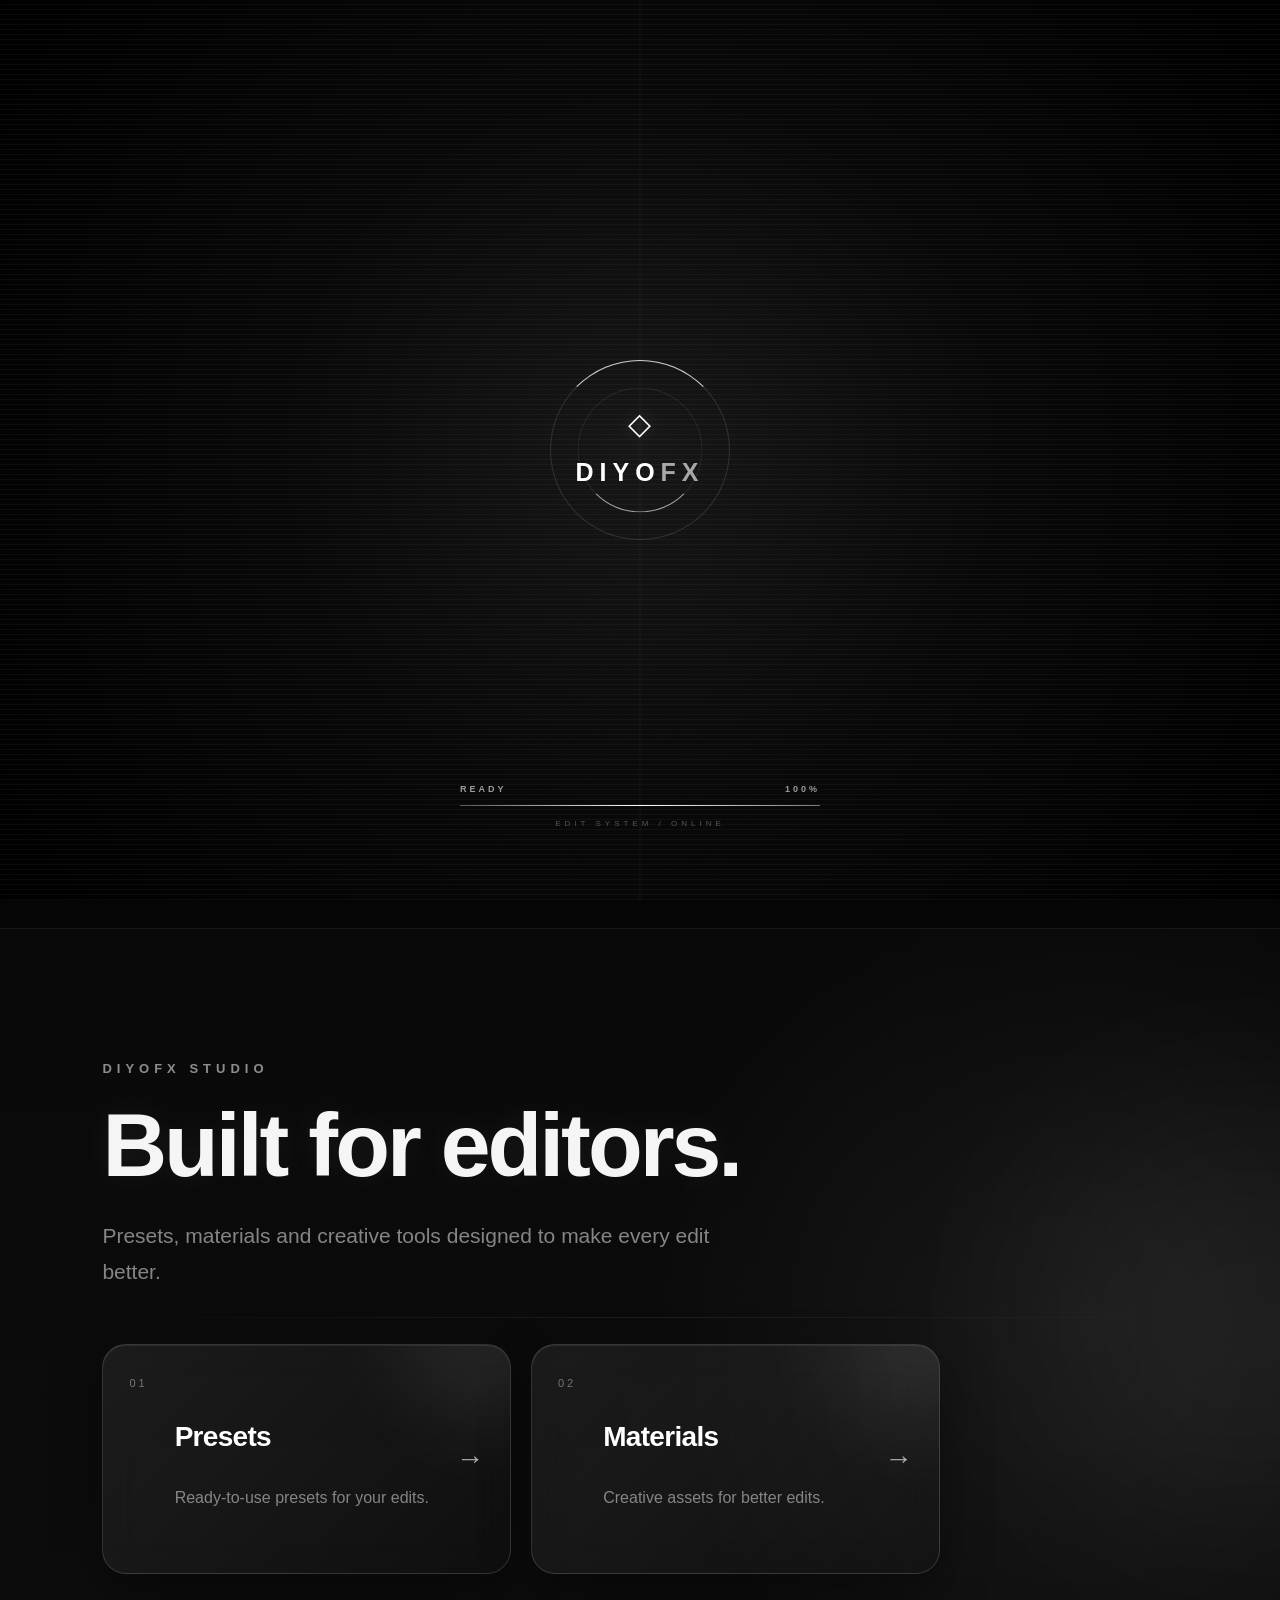
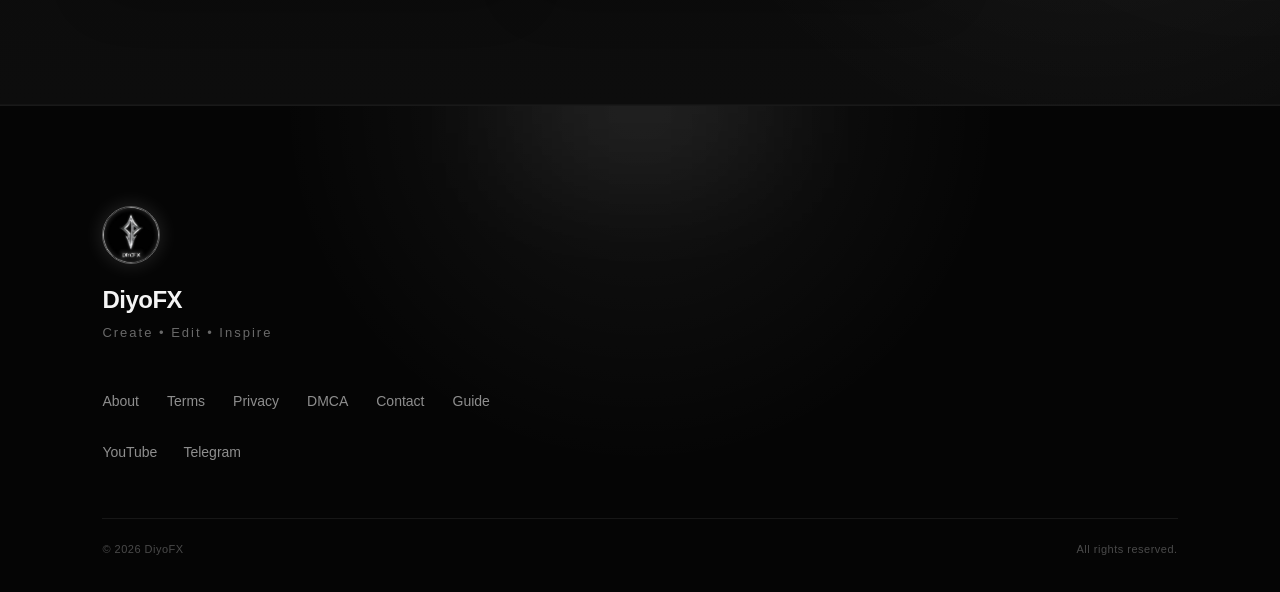
==== commit 5ce82186: "Update index.html" ====
--- a/index.html
+++ b/index.html
@@ -7,6 +7,10 @@
 
     <meta name="viewport"
           content="width=device-width, initial-scale=1.0">
+    <meta
+    name="description"
+    content="DiyoFX — free and premium Alight Motion presets, XML files and editing materials for creative video editors."
+>
 
     <title>DiyoFX</title>
 
@@ -299,7 +303,7 @@
     <div class="footer-socials">
 
         <a
-            href="#"
+            href="@darkaura31"
             target="_blank"
             rel="noopener noreferrer"
             aria-label="YouTube"
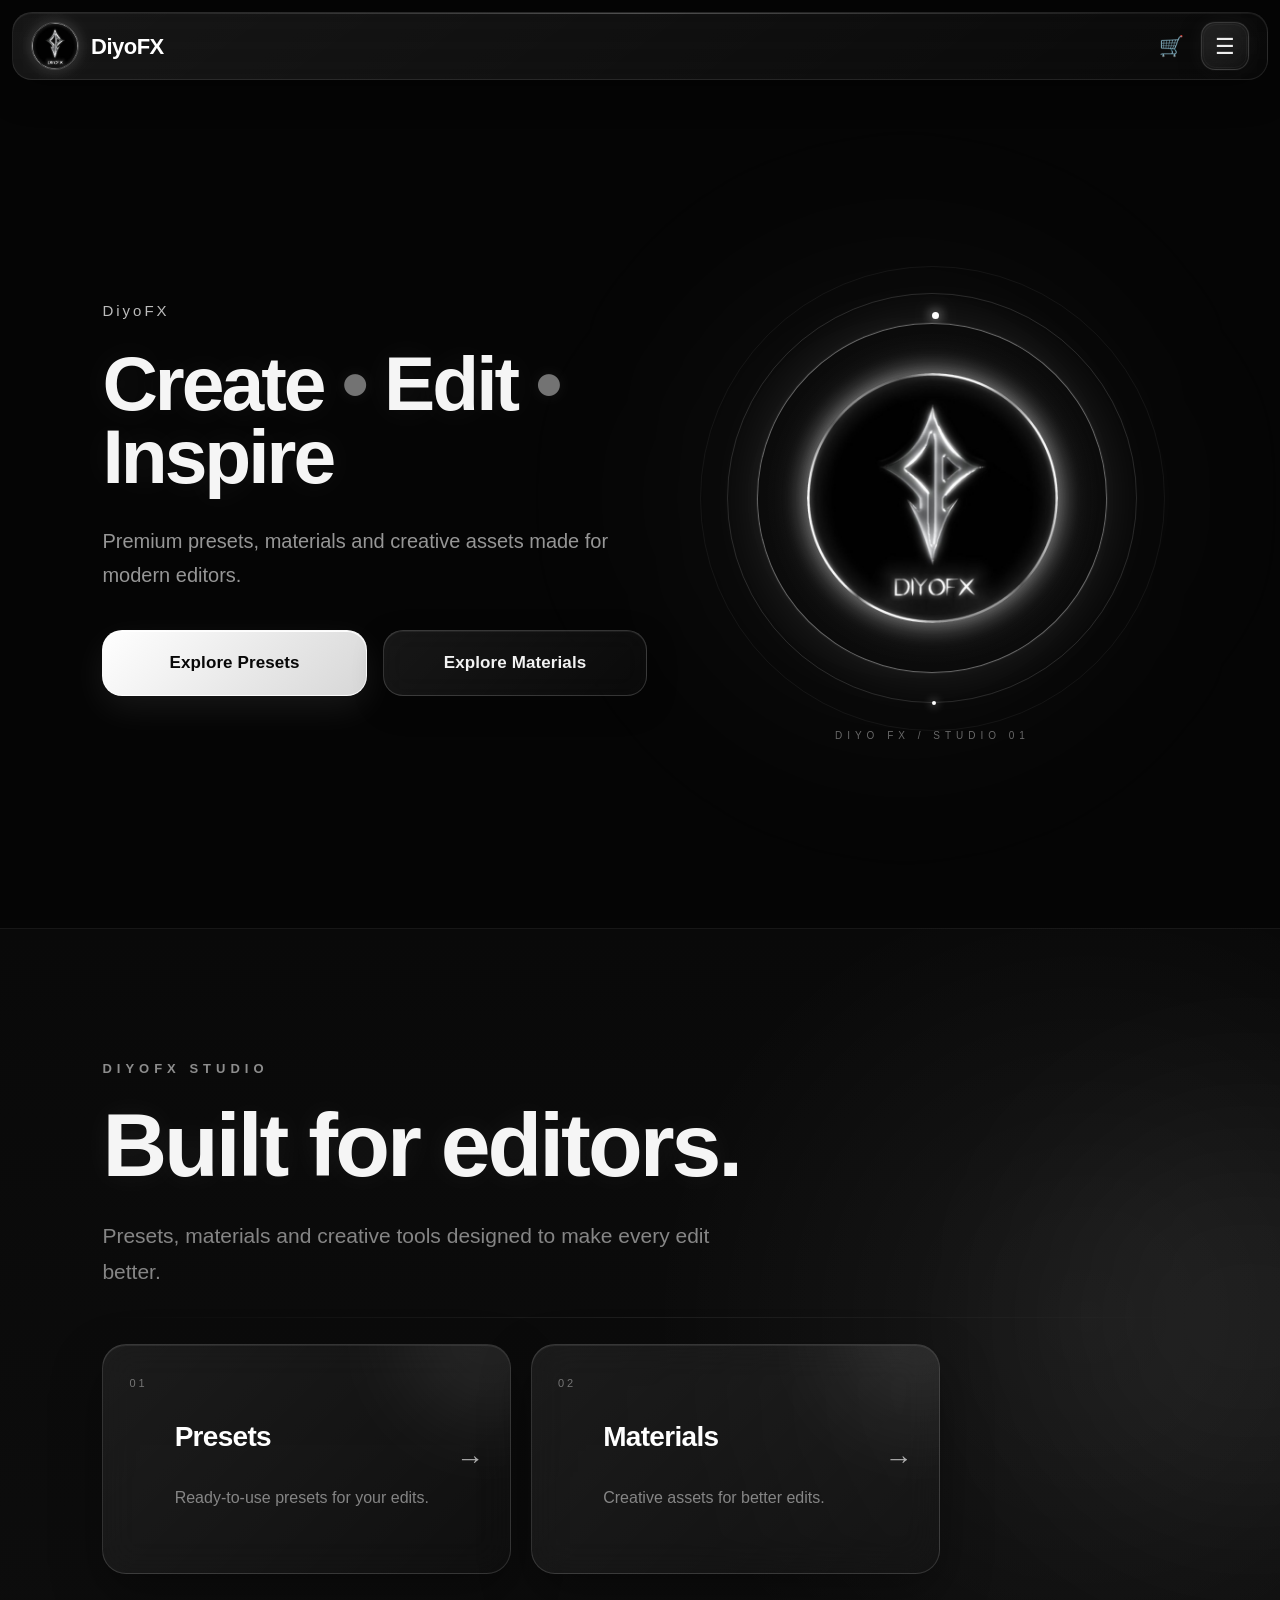
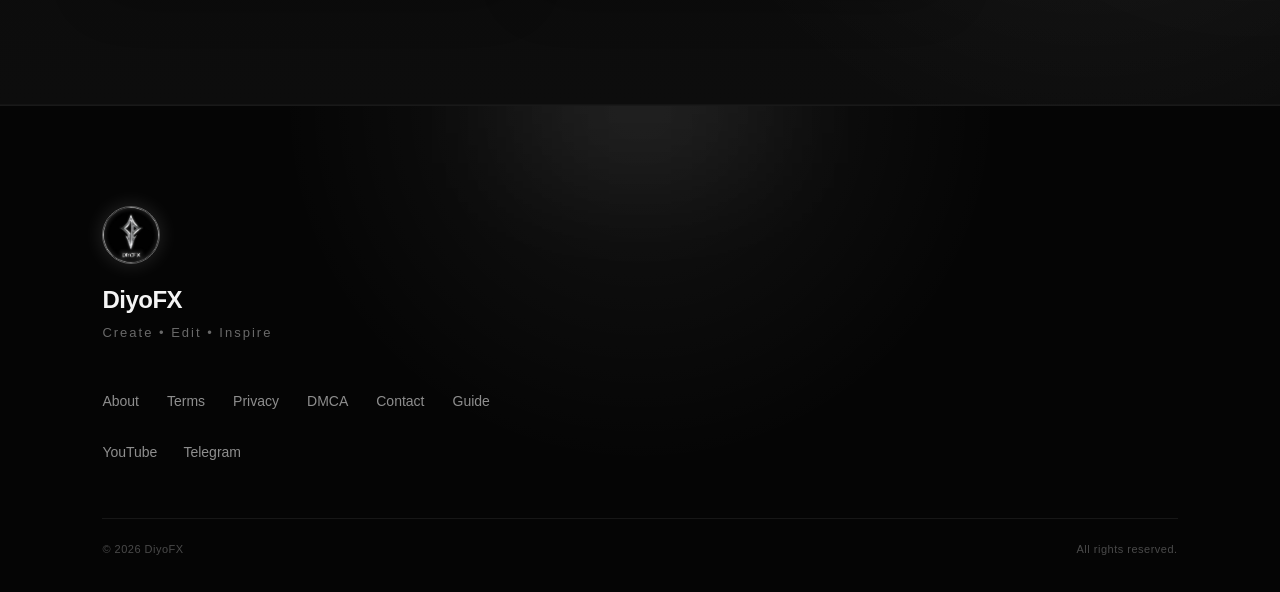
==== commit 78426905: "Update index.html" ====
--- a/index.html
+++ b/index.html
@@ -24,6 +24,8 @@
 
   gtag('config', 'G-VDRK1R10MX');
 </script>
+    <script async src="https://pagead2.googlesyndication.com/pagead/js/adsbygoogle.js?client=ca-pub-3647815870114894"
+     crossorigin="anonymous"></script>
 </head>
 
 
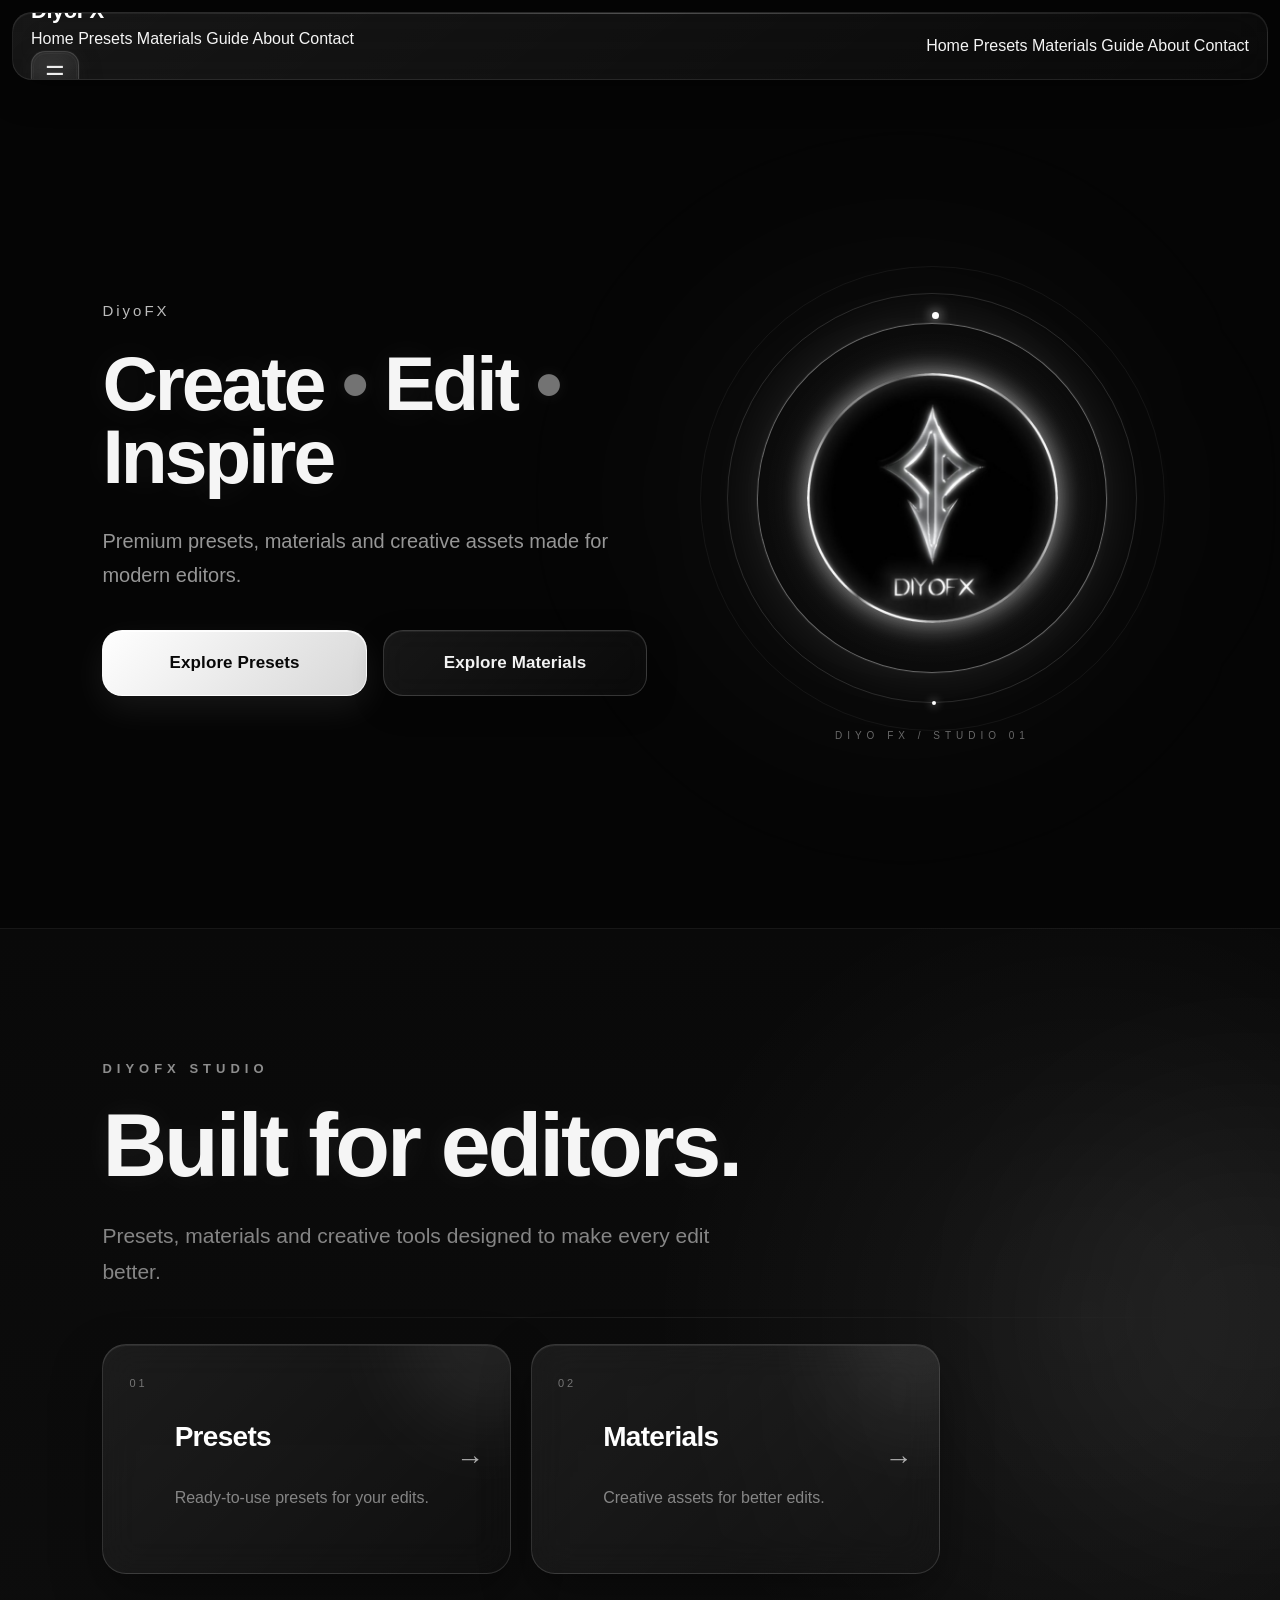
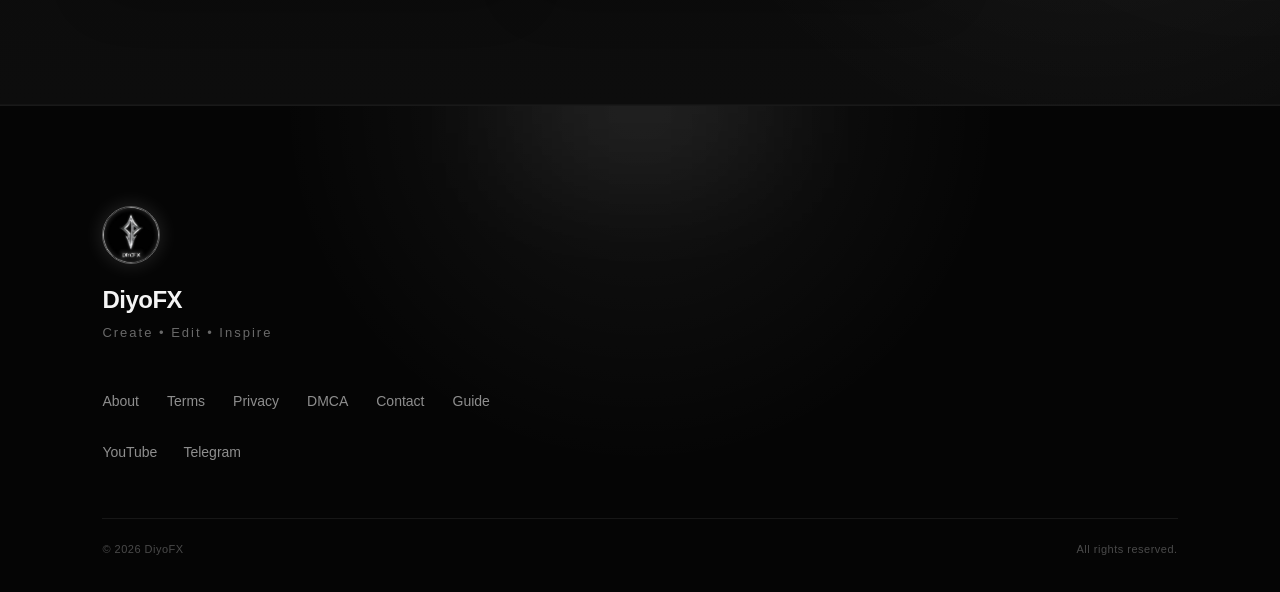
==== commit e5951cfe: "Update index.html" ====
--- a/index.html
+++ b/index.html
@@ -92,42 +92,43 @@
     ========================== -->
 
     <header class="header">
-
-        <!-- Logo / Brand -->
-
-        <a href="index.html" class="brand">
-
-            <img
-                src="favicon.png"
-                alt="DiyoFX Logo"
-            >
-
-            <span>DiyoFX</span>
-
-        </a>
-
-
-        <!-- Header Actions -->
-
-        <div class="header-actions">
-
-            <button
-                class="cart-btn"
-                aria-label="Cart"
-            >
-                🛒
-            </button>
-
-
-            <button
-                class="menu-btn"
-                aria-label="Menu"
-            >
-                ☰
-            </button>
-
-        </div>
-
+  <div class="header-inner">
+
+    <a href="index.html" class="brand">DiyoFX</a>
+
+    <!-- Desktop navigation -->
+    <nav class="desktop-nav" aria-label="Main navigation">
+      <a href="index.html">Home</a>
+      <a href="preset.html">Presets</a>
+      <a href="material.html">Materials</a>
+      <a href="guide.html">Guide</a>
+      <a href="about.html">About</a>
+      <a href="contact.html">Contact</a>
+    </nav>
+
+    <!-- Mobile menu button -->
+    <button
+      class="menu-btn"
+      id="menuBtn"
+      type="button"
+      aria-label="Open navigation"
+      aria-expanded="false"
+      aria-controls="mobileNav"
+    >
+      ☰
+    </button>
+
+  </div>
+
+  <!-- Mobile navigation -->
+  <nav class="mobile-nav" id="mobileNav" aria-label="Mobile navigation">
+    <a href="index.html">Home</a>
+    <a href="preset.html">Presets</a>
+    <a href="material.html">Materials</a>
+    <a href="guide.html">Guide</a>
+    <a href="about.html">About</a>
+    <a href="contact.html">Contact</a>
+  </nav>
     </header>
     <!-- =========================
      HERO
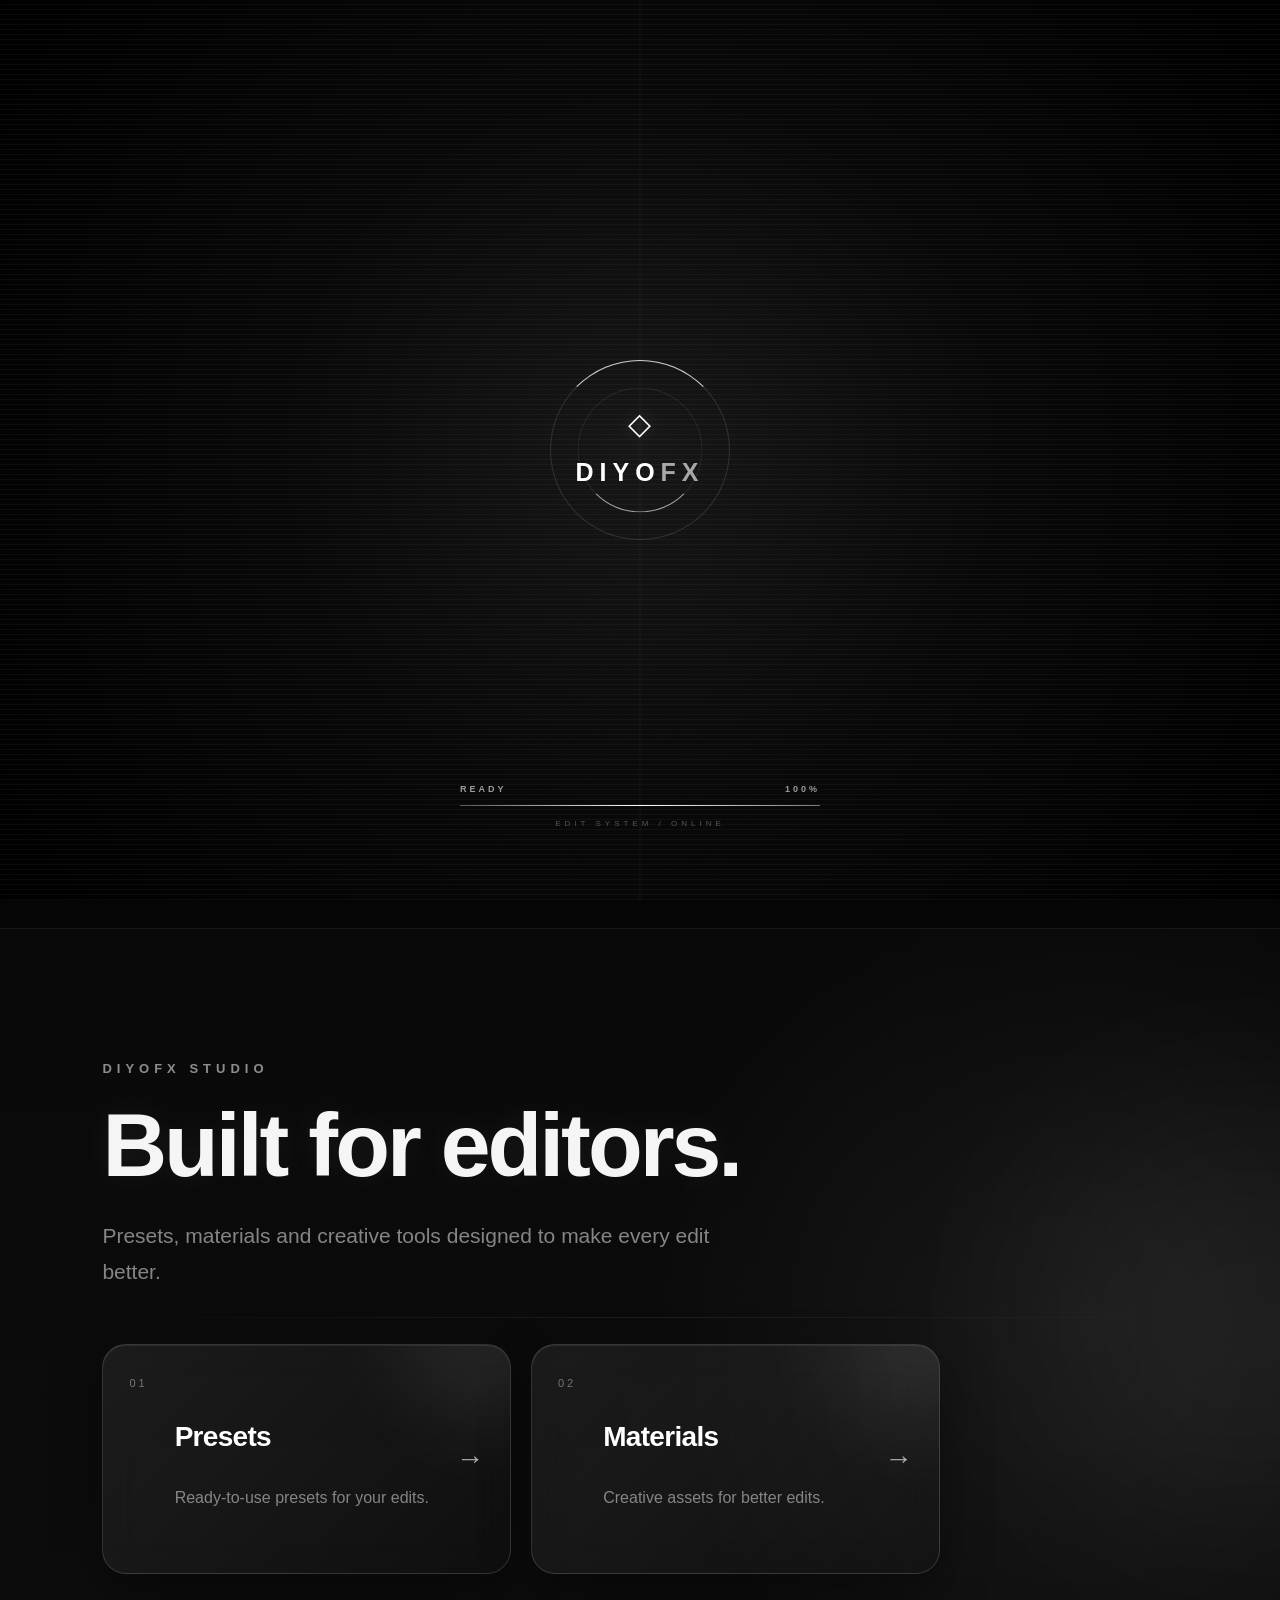
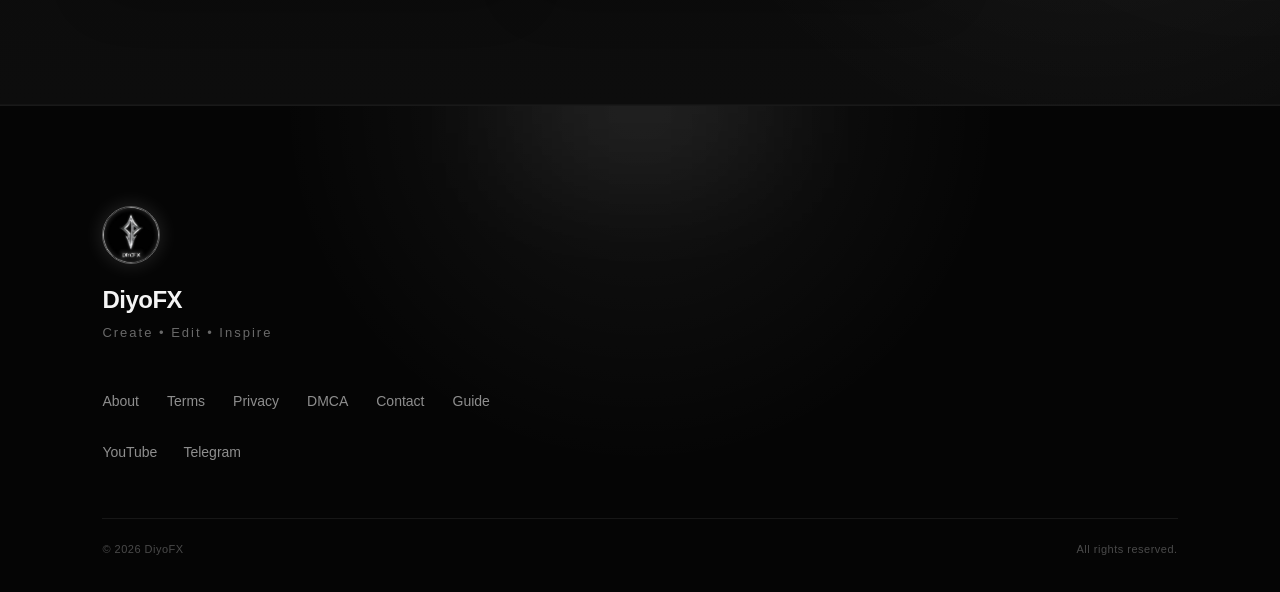
==== commit 5fad348a: "Update index.html" ====
--- a/index.html
+++ b/index.html
@@ -341,6 +341,31 @@
 </footer>
 
 <script src="loader.js"></script>
+    <script>
+  const menuBtn = document.getElementById("menuBtn");
+  const mobileNav = document.getElementById("mobileNav");
+
+  menuBtn.addEventListener("click", () => {
+    const isOpen = mobileNav.classList.toggle("active");
+
+    menuBtn.setAttribute("aria-expanded", isOpen);
+    menuBtn.setAttribute(
+      "aria-label",
+      isOpen ? "Close navigation" : "Open navigation"
+    );
+
+    menuBtn.textContent = isOpen ? "✕" : "☰";
+  });
+
+  document.querySelectorAll(".mobile-nav a").forEach(link => {
+    link.addEventListener("click", () => {
+      mobileNav.classList.remove("active");
+      menuBtn.setAttribute("aria-expanded", "false");
+      menuBtn.setAttribute("aria-label", "Open navigation");
+      menuBtn.textContent = "☰";
+    });
+  });
+    </script>
 </body>
 
 </html>
--- a/style.css
+++ b/style.css
@@ -3386,4 +3386,103 @@
 
     }
 
-}+}
+/* =========================
+   NAVIGATION
+========================= */
+
+.header-inner {
+  display: flex;
+  align-items: center;
+  justify-content: space-between;
+  gap: 30px;
+}
+
+.desktop-nav {
+  display: flex;
+  align-items: center;
+  gap: 26px;
+}
+
+.desktop-nav a {
+  color: #aaa;
+  text-decoration: none;
+  font-size: 14px;
+  transition: color 0.2s ease;
+}
+
+.desktop-nav a:hover {
+  color: #fff;
+}
+
+.menu-btn {
+  display: none;
+  border: 0;
+  background: transparent;
+  color: #fff;
+  font-size: 25px;
+  cursor: pointer;
+  padding: 6px;
+}
+
+.mobile-nav {
+  display: none;
+}
+
+.desktop-nav a:focus-visible,
+.menu-btn:focus-visible,
+.mobile-nav a:focus-visible {
+  outline: 2px solid #fff;
+  outline-offset: 4px;
+}
+
+/* =========================
+   MOBILE NAVIGATION
+========================= */
+
+@media (max-width: 768px) {
+
+  .desktop-nav {
+    display: none;
+  }
+
+  .menu-btn {
+    display: block;
+  }
+
+  .mobile-nav {
+    display: flex;
+    flex-direction: column;
+    gap: 4px;
+    max-height: 0;
+    overflow: hidden;
+    opacity: 0;
+    padding: 0 20px;
+    border-top: 1px solid transparent;
+    transition:
+      max-height 0.3s ease,
+      opacity 0.2s ease,
+      padding 0.3s ease,
+      border-color 0.3s ease;
+  }
+
+  .mobile-nav.active {
+    max-height: 400px;
+    opacity: 1;
+    padding: 15px 20px 20px;
+    border-top-color: rgba(255, 255, 255, 0.08);
+  }
+
+  .mobile-nav a {
+    display: block;
+    padding: 13px 0;
+    color: #aaa;
+    text-decoration: none;
+    font-size: 15px;
+    transition: color 0.2s ease;
+  }
+
+  .mobile-nav a:hover {
+    color: #fff;
+  }
+     }
